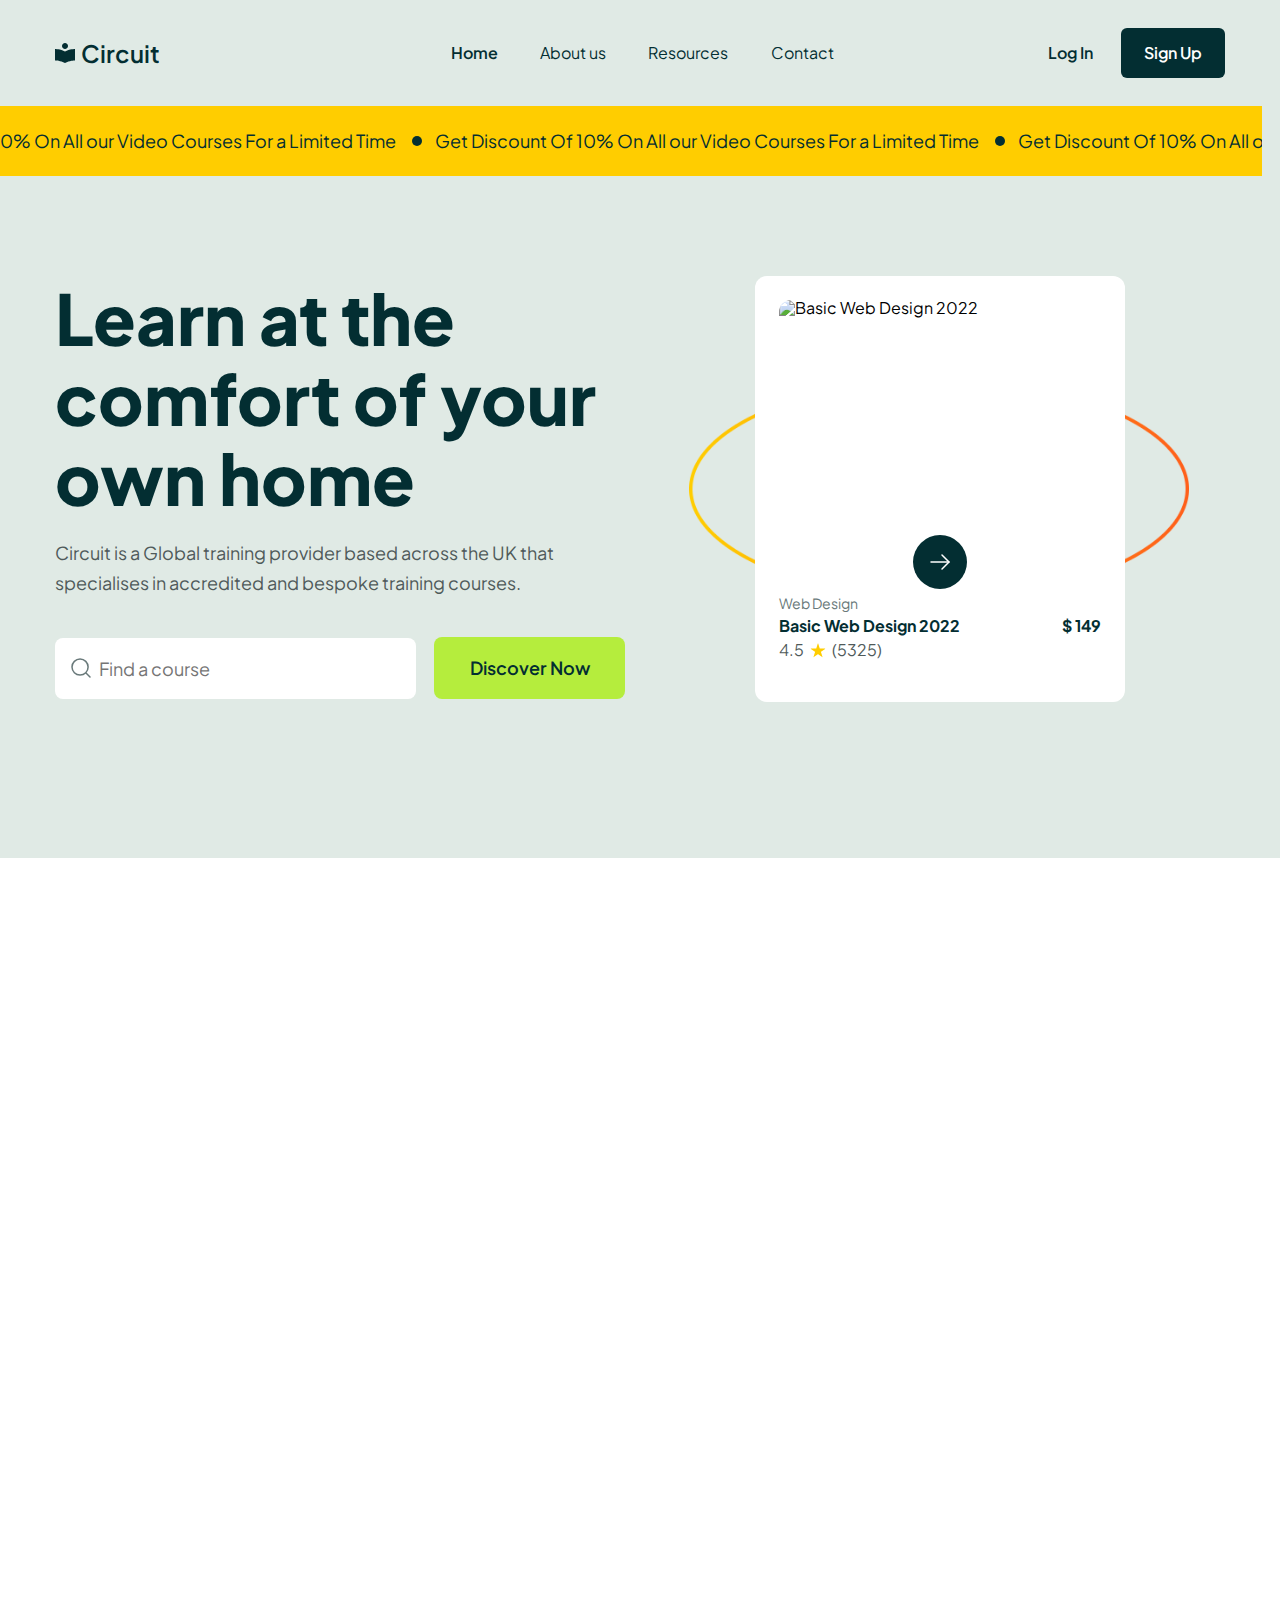
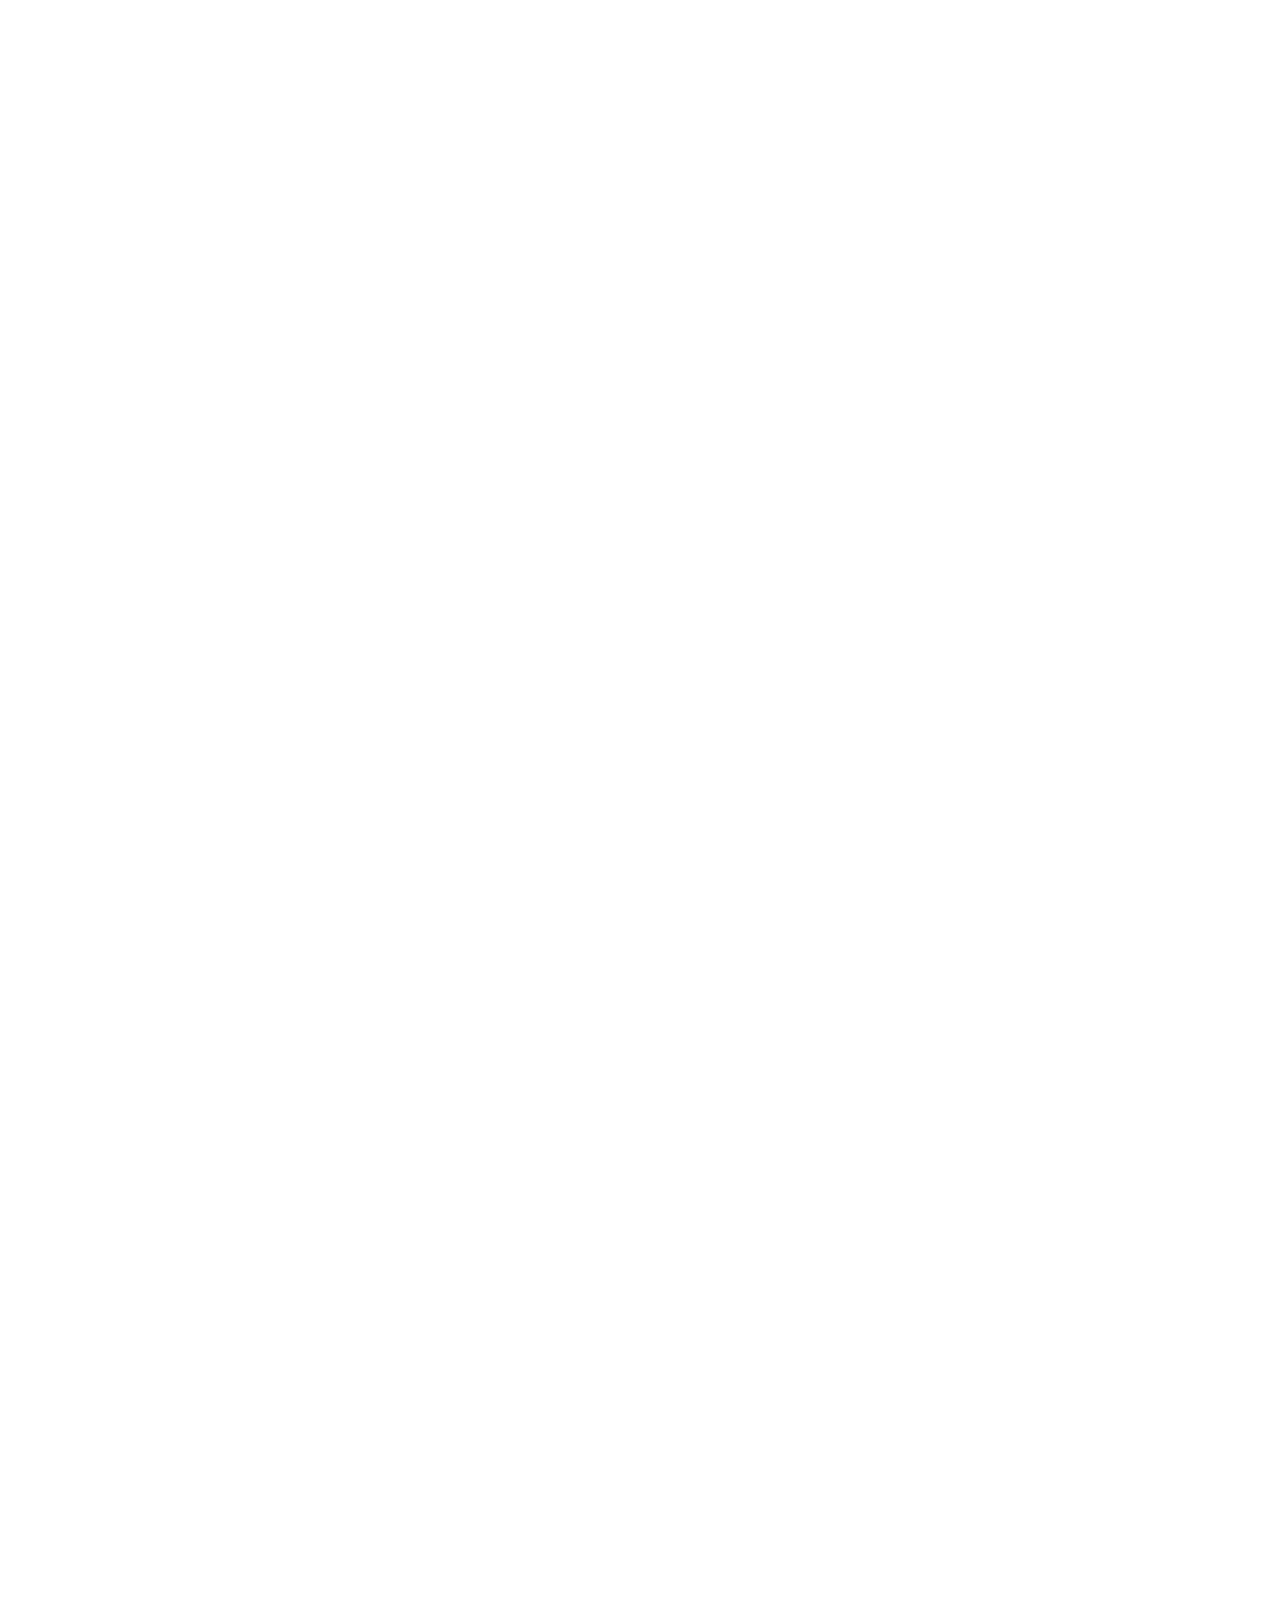
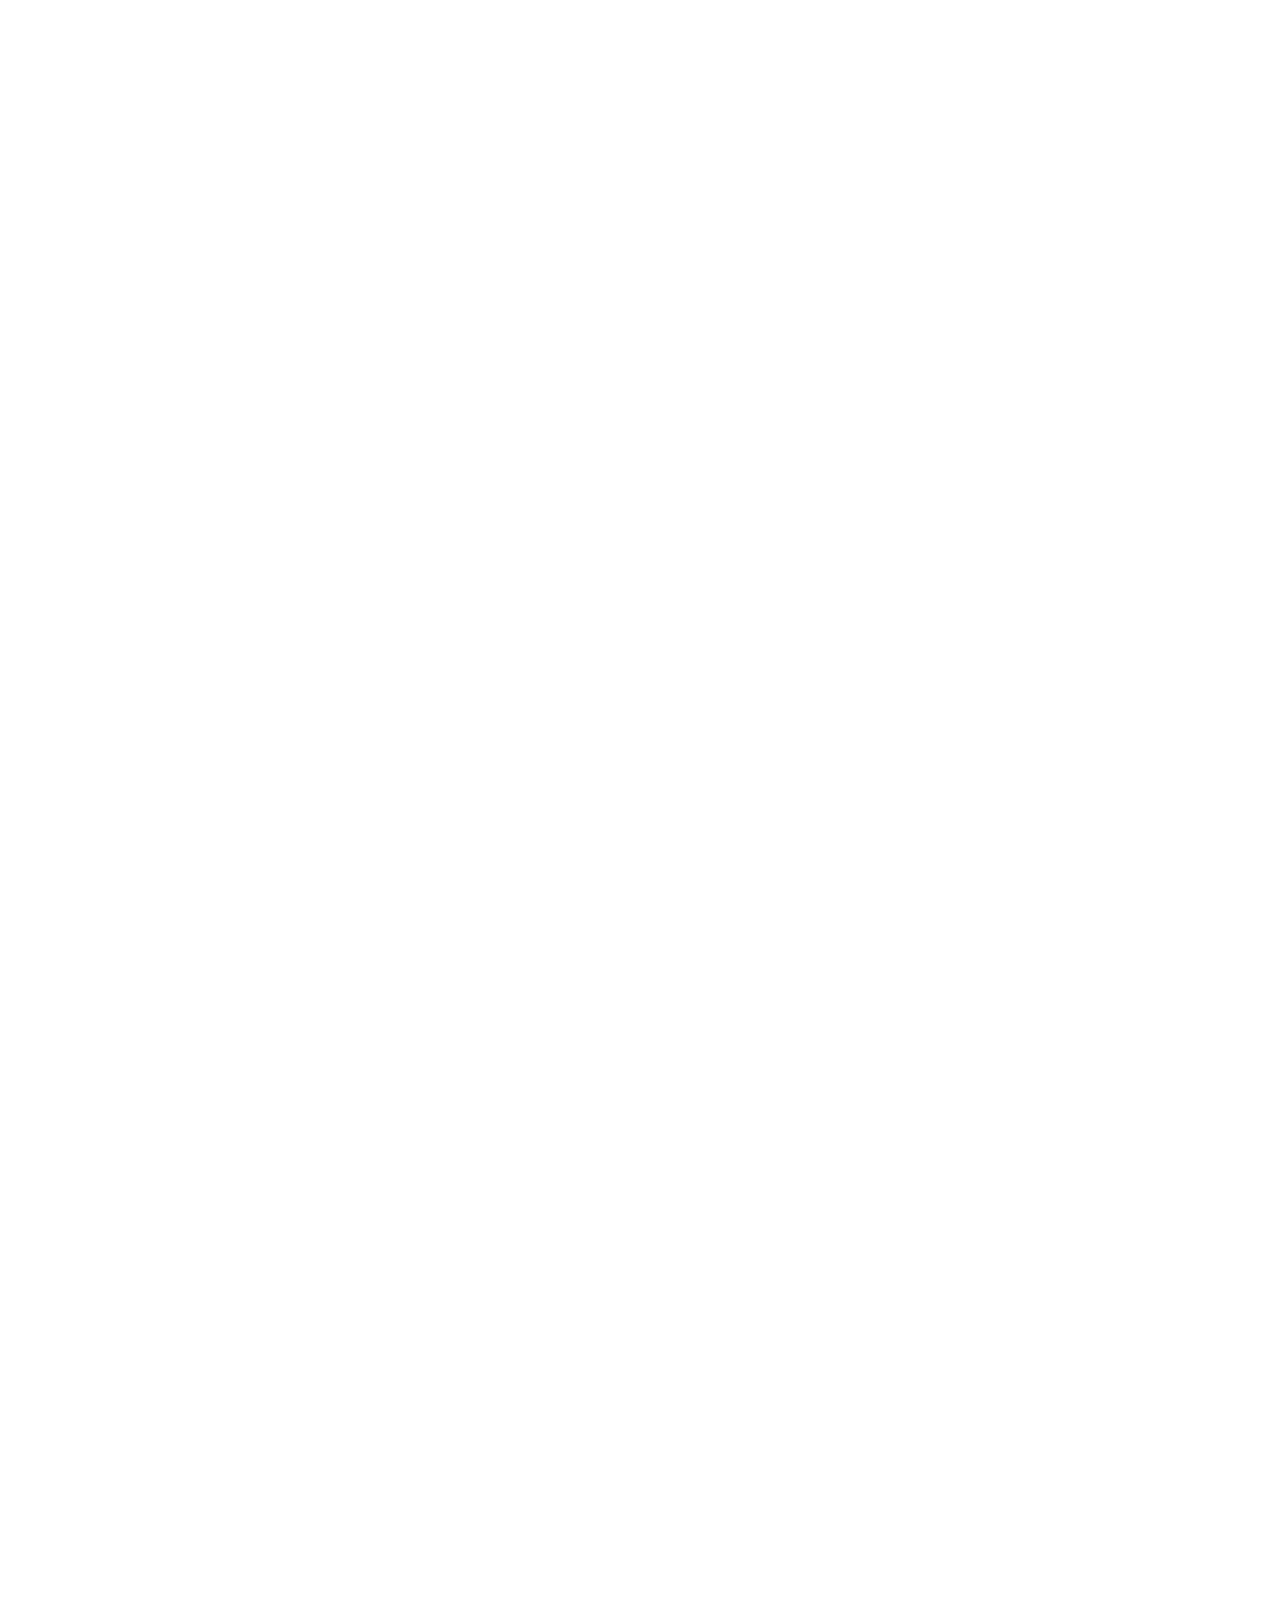
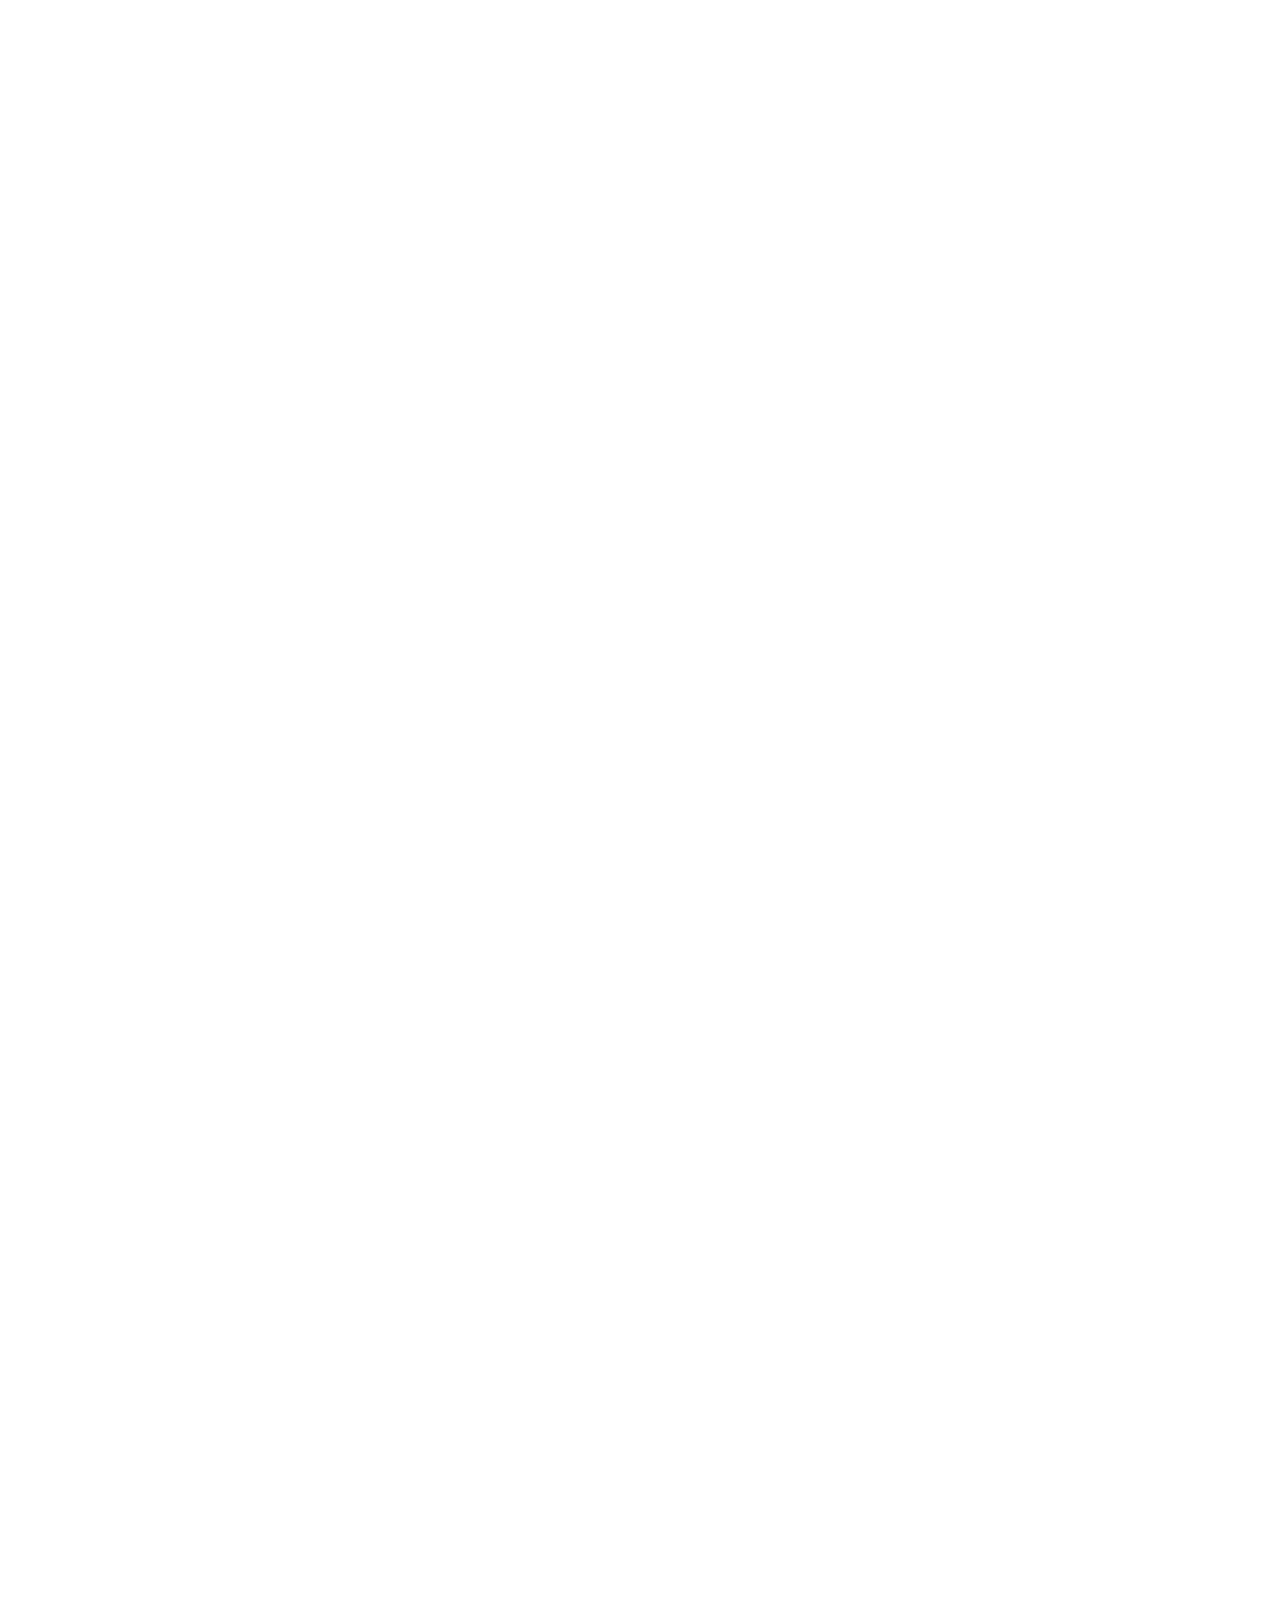
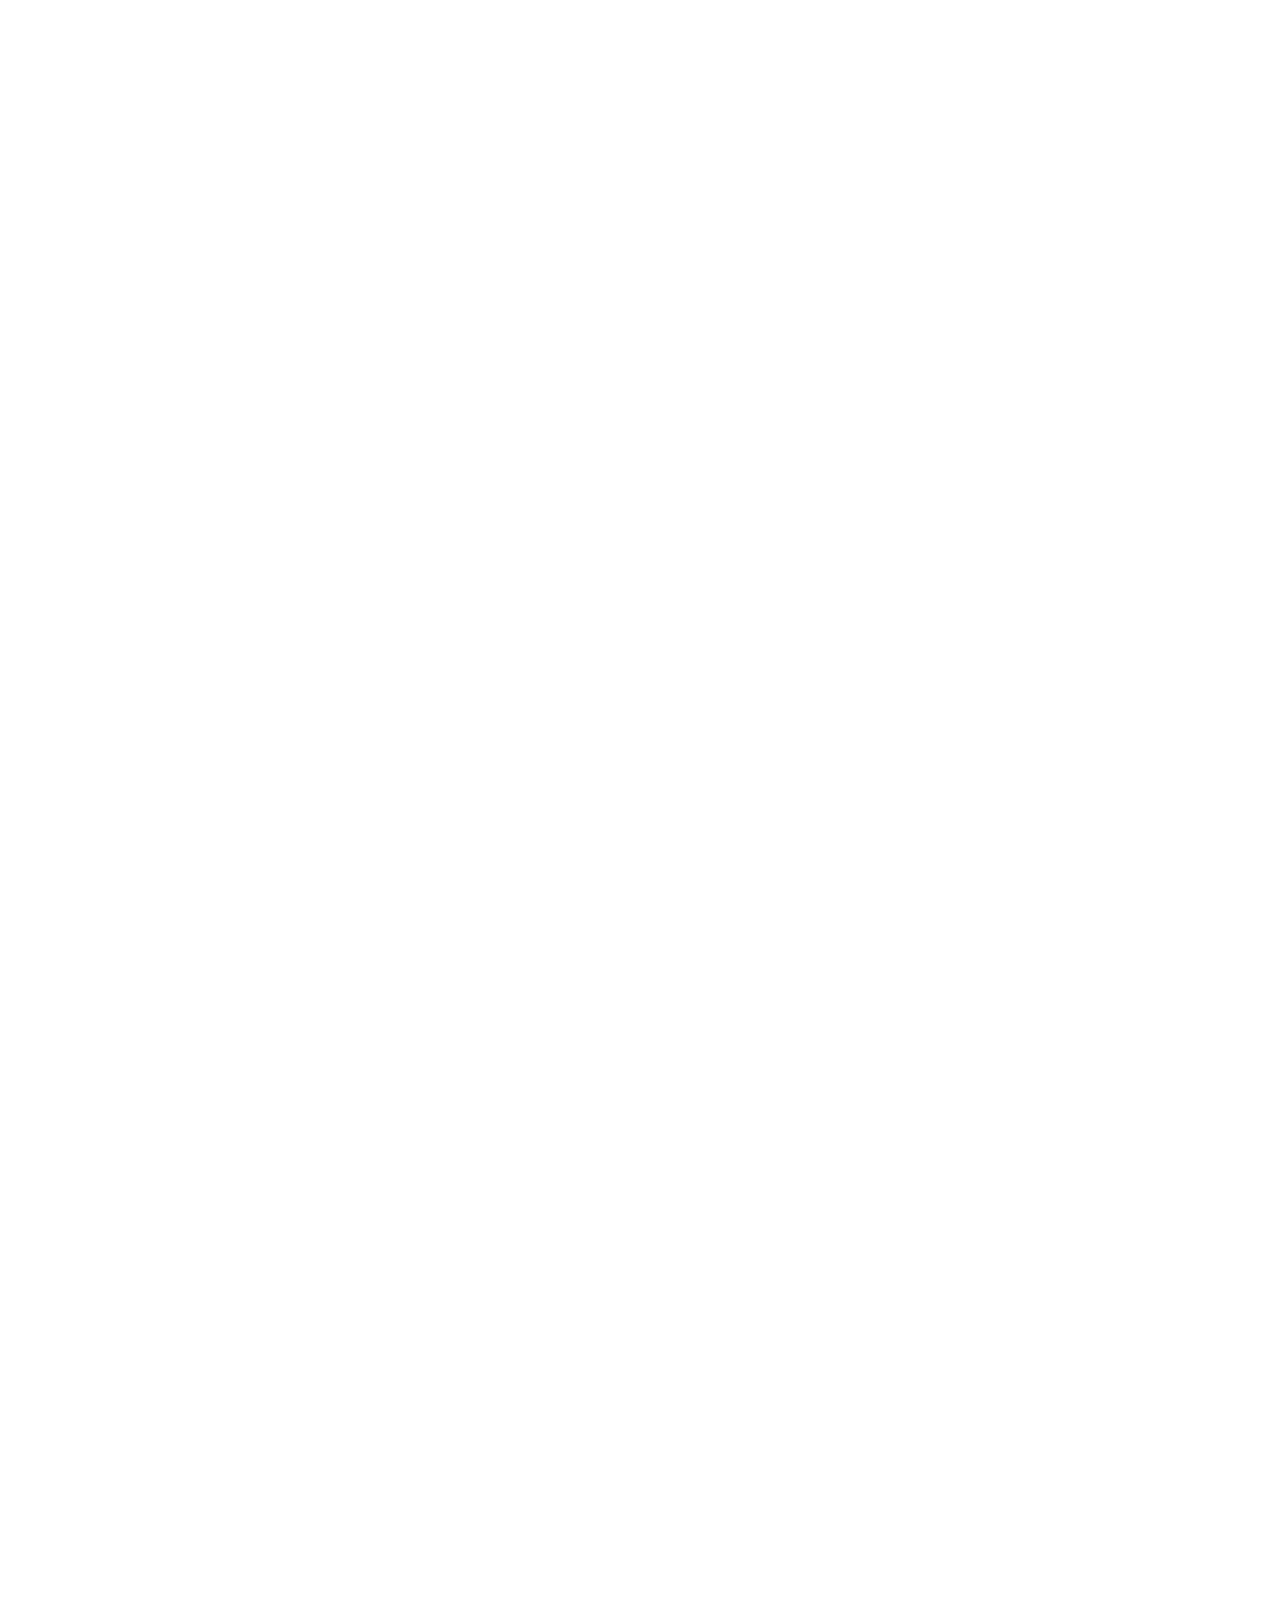
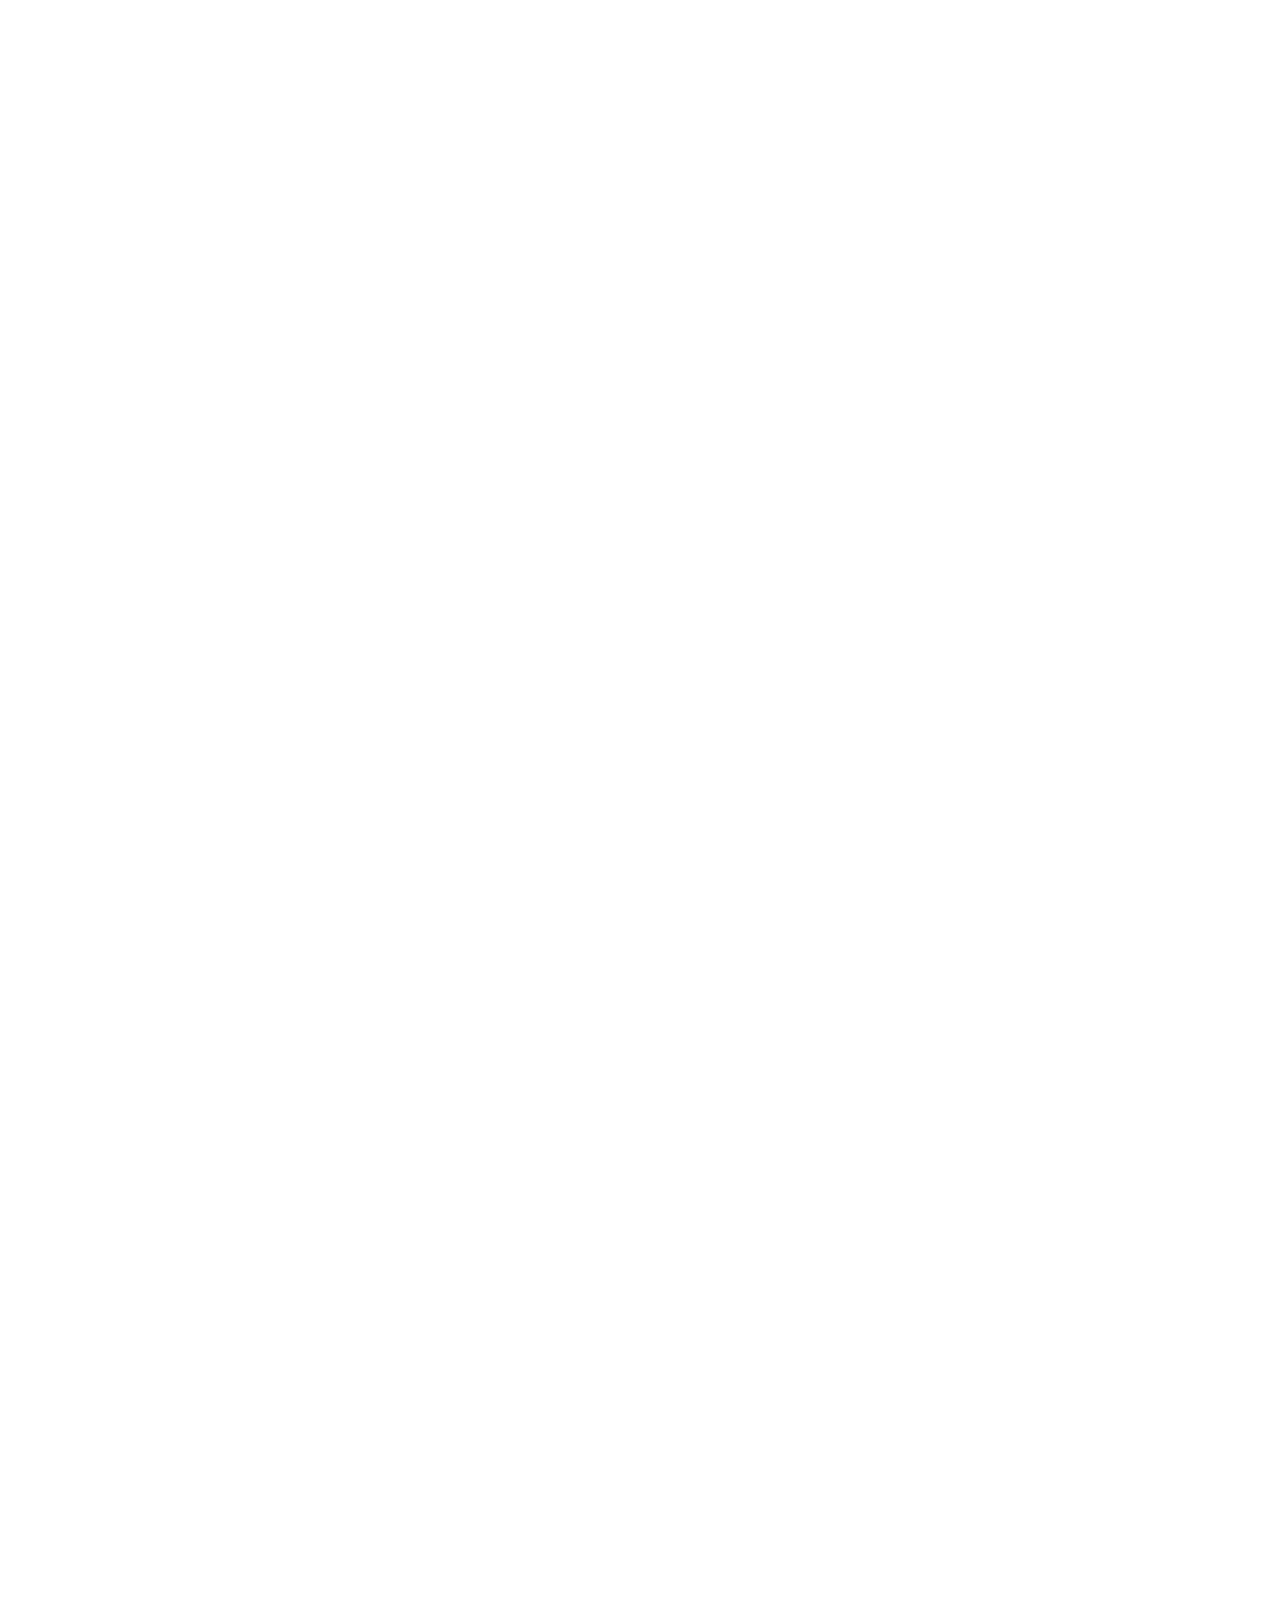
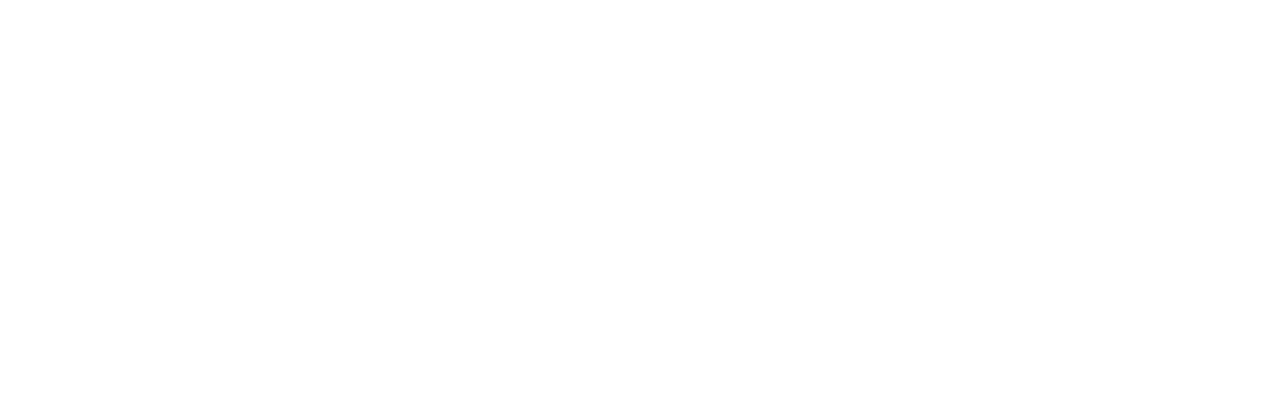
==== index.html @ 2442aec7 "first commit" ====
<!DOCTYPE html>
<html lang="en">
  <head>
    <meta charset="UTF-8" />
    <meta name="viewport" content="width=device-width, initial-scale=1.0" />
    <title>Circuit</title>
    <!-- Favicon -->
    <link
      rel="apple-touch-icon"
      sizes="57x57"
      href="./assets/favicon/apple-icon-57x57.png"
    />
    <link
      rel="apple-touch-icon"
      sizes="60x60"
      href="./assets/favicon/apple-icon-60x60.png"
    />
    <link
      rel="apple-touch-icon"
      sizes="72x72"
      href="./assets/favicon/apple-icon-72x72.png"
    />
    <link
      rel="apple-touch-icon"
      sizes="76x76"
      href="./assets/favicon/apple-icon-76x76.png"
    />
    <link
      rel="apple-touch-icon"
      sizes="114x114"
      href="./assets/favicon/apple-icon-114x114.png"
    />
    <link
      rel="apple-touch-icon"
      sizes="120x120"
      href="./assets/favicon/apple-icon-120x120.png"
    />
    <link
      rel="apple-touch-icon"
      sizes="144x144"
      href="./assets/favicon/apple-icon-144x144.png"
    />
    <link
      rel="apple-touch-icon"
      sizes="152x152"
      href="./assets/favicon/apple-icon-152x152.png"
    />
    <link
      rel="apple-touch-icon"
      sizes="180x180"
      href="./assets/favicon/apple-icon-180x180.png"
    />
    <link
      rel="icon"
      type="image/png"
      sizes="192x192"
      href="./assets/favicon/android-icon-192x192.png"
    />
    <link
      rel="icon"
      type="image/png"
      sizes="32x32"
      href="./assets/favicon/favicon-32x32.png"
    />
    <link
      rel="icon"
      type="image/png"
      sizes="96x96"
      href="./assets/favicon/favicon-96x96.png"
    />
    <link
      rel="icon"
      type="image/png"
      sizes="16x16"
      href="./assets/favicon/favicon-16x16.png"
    />
    <link rel="manifest" href="./assets/favicon/manifest.json" />
    <meta name="msapplication-TileColor" content="#ffffff" />
    <meta
      name="msapplication-TileImage"
      content="./assets/favicon/ms-icon-144x144.png"
    />
    <meta name="theme-color" content="#ffffff" />
    <!-- Fonts -->
    <link rel="preconnect" href="https://fonts.googleapis.com" />
    <link rel="preconnect" href="https://fonts.gstatic.com" crossorigin />
    <link
      href="https://fonts.googleapis.com/css2?family=Plus+Jakarta+Sans:wght@400;500;600;700;800&display=swap"
      rel="stylesheet"
    />
    <!-- CSS -->
    <link rel="stylesheet" href="./assets/css/main.css" />
  </head>
  <body style="height: 10000px">
    <header class="header">
      <div class="container header-container">
        <a href="#" class="header-logo">
          <img src="./assets/img/logo.svg" alt="Circuit" />
          <span>Circuit</span>
        </a>
        <nav class="header-nav">
          <ul class="header-list">
            <li class="header-item">
              <a href="./index.html" class="header-link active" title="Home"
                >Home</a
              >
            </li>
            <li class="header-item">
              <a href="./html/about.html" class="header-link" title="About"
                >About us</a
              >
            </li>
            <li class="header-item">
              <a
                href="./html/resources.html"
                class="header-link"
                title="Resources"
                >Resources</a
              >
            </li>
            <li class="header-item">
              <a href="./html/contact.html" class="header-link" title="Contact"
                >Contact</a
              >
            </li>
          </ul>
          <div class="header-auth">
            <a href="./html/log-in-modal.html" class="log-in-btn">Log In</a>
            <a href="./html/sign-up-modal.html" class="btn sign-up-btn"
              >Sign Up</a
            >
          </div>
        </nav>
      </div>
    </header>
    <main>
      <section class="hero">
        <div class="hero-pr-banner">
          <span class="desc"
            >0% On All our Video Courses For a Limited Time</span
          >
          <span class="desc"
            >Get Discount Of 10% On All our Video Courses For a Limited
            Time</span
          >
          <span class="desc"
            >Get Discount Of 10% On All our Video Courses For a Limited
            Time</span
          >
        </div>
        <div class="container hero-container">
          <section class="hero-content">
            <h1 class="heading hero-heading">
              Learn at the comfort of your own home
            </h1>
            <p class="desc hero-desc">
              Circuit is a Global training provider based across the UK that
              specialises in accredited and bespoke training courses.
            </p>
            <form action="" class="hero-form">
              <img src="./assets/img/search.svg" alt="" />
              <input
                type="text"
                class="hero-input desc"
                placeholder="Find a course"
              />
              <a href="#!" type="submit" class="btn hero-btn">Discover Now</a>
            </form>
          </section>
          <figure class="hero-media">
            <article class="hero-article">
              <img
                src="https://source.unsplash.com/random"
                alt="Basic Web Design 2022"
                class="hero-img"
              />
              <a href="" class="hero-nav-arrow">
                <img src="./assets/img/nav-arrow.svg" alt="" />
              </a>
              <div class="hero-article-content">
                <span class="desc hero-article-sub-heading">Web Design</span>
                <div class="hero-article-title">
                  <span>Basic Web Design 2022</span>
                  <span>$ 149</span>
                </div>
                <div class="hero-article-rate">
                  <span class="desc">4.5</span>
                  <img src="./assets/img/star.svg" alt="" />
                  <span class="desc">(5325)</span>
                </div>
              </div>
            </article>
            <img
              srcset="./assets/img/hero-decor.png 2x"
              alt=""
              class="hero-decor"
            />
          </figure>
        </div>
      </section>
    </main>
  </body>
</html>
---- assets/css/main.css ----
html,
body,
div,
span,
applet,
object,
iframe,
h1,
h2,
h3,
h4,
h5,
h6,
p,
blockquote,
pre,
a,
abbr,
acronym,
address,
big,
cite,
code,
del,
dfn,
em,
img,
ins,
kbd,
q,
s,
samp,
small,
strike,
strong,
sub,
sup,
tt,
var,
b,
u,
i,
center,
dl,
dt,
dd,
ol,
ul,
li,
fieldset,
form,
label,
legend,
table,
caption,
tbody,
tfoot,
thead,
tr,
th,
td,
article,
aside,
canvas,
details,
embed,
figure,
figcaption,
footer,
header,
hgroup,
menu,
nav,
output,
ruby,
section,
summary,
time,
mark,
audio,
video {
  margin: 0;
  padding: 0;
  border: 0;
  font-size: 100%;
  font: inherit;
  vertical-align: baseline;
}

/* HTML5 display-role reset for older browsers */
article,
aside,
details,
figcaption,
figure,
footer,
header,
hgroup,
menu,
nav,
section {
  display: block;
}

body {
  line-height: 1;
}

ol,
ul {
  list-style: none;
}

blockquote,
q {
  quotes: none;
}

blockquote:before,
blockquote:after,
q:before,
q:after {
  content: "";
  content: none;
}

table {
  border-collapse: collapse;
  border-spacing: 0;
}

*,
*:before,
*:after {
  box-sizing: border-box;
}

img,
picture,
svg,
video {
  display: block;
  max-width: 100%;
}

input,
select,
textarea {
  background-color: transparent;
  outline: none;
}

button {
  cursor: pointer;
  background-color: transparent;
  outline: none;
}

input,
select,
textarea,
button {
  font-family: inherit;
  font-size: inherit;
}

html {
  font-size: 62.5%;
  scroll-behavior: smooth;
}

body {
  font-size: 1.6rem;
  font-family: "Plus Jakarta Sans", sans-serif;
}

a {
  text-decoration: none;
}

.container {
  width: 1170px;
  max-width: calc(100% - 48px);
  margin: 0 auto;
}

.heading {
  color: #032e32;
  font-size: 4.2rem;
  font-weight: 800;
  line-height: 123.81%;
}

.desc {
  color: #4f5a5a;
  font-size: 1.8rem;
  font-weight: 400;
  line-height: 166.667%;
}

.btn {
  display: flex;
  justify-content: center;
  align-items: center;
  --height: 62px;
  height: var(--height);
  line-height: var(--height);
  border-radius: 8px;
  background: #b5ed3d;
  color: #032e32;
  font-size: 1.8rem;
  font-weight: 600;
  transition: all 0.2s linear;
}
.btn:hover {
  opacity: 0.85;
}

.header {
  padding-top: 18px;
  background: #e0eae5;
  position: sticky;
  top: -18px;
  z-index: 2;
}
.header-container {
  padding: 10px 0;
  display: flex;
  align-items: center;
  justify-content: space-between;
}
.header-logo {
  display: flex;
  align-items: center;
  gap: 0 6px;
}
.header-logo span {
  color: #032e32;
  font-size: 2.4rem;
  font-weight: 600;
}
.header-nav {
  display: flex;
  align-items: center;
  gap: 0 193px;
}
.header-list {
  display: flex;
  align-items: center;
}
.header-link {
  padding: 6px 21px;
  display: block;
  color: #032e32;
  font-weight: 400;
  transition: all 0.2s linear;
  position: relative;
}
.header-link::before {
  content: attr(title);
  display: block;
  font-weight: 600;
  height: 0;
  overflow: hidden;
  visibility: hidden;
}
.header-link::after {
  content: "";
  height: 3px;
  width: calc(100% - 42px);
  position: absolute;
  bottom: 0;
  left: 21px;
  background: #032e32;
  transform: scaleX(0);
  transform-origin: right;
  transition: transform 0.5s linear;
}
.header-link:hover {
  font-weight: 600;
}
.header-link:hover::after {
  transform: scaleX(1);
  transform-origin: left;
}
.header-link.active {
  font-weight: 600;
}
.header-auth {
  display: flex;
  align-items: center;
  gap: 0 28px;
}
.header .log-in-btn {
  color: #032e32;
  font-weight: 600;
}
.header .sign-up-btn {
  --height: 50px;
  border-radius: 6px;
  background: #032e32;
  color: #fff;
  font-size: 1.6rem;
  min-width: 104px;
}

.log-in {
  background: linear-gradient(to right, #04704e 50%, #e0eae5 50%);
  min-height: 100vh;
}
.log-in-container {
  display: flex;
  justify-content: space-between;
}
.log-in-heading {
  margin-top: 345px;
  color: #fff;
  max-width: 470px;
  padding: 20px 0;
  position: relative;
}
.log-in-heading::before {
  content: "";
  width: 36.1%;
  height: 4px;
  border-radius: 12px;
  background: #b5ed3d;
  position: absolute;
  top: 0;
  left: 0;
}
.log-in-desc {
  color: #fff;
  max-width: 411px;
}
.log-in-modal {
  margin-top: 126px;
  padding: 38px 28px;
  border-radius: 12px;
  background: #fff;
  width: 470px;
  position: relative;
}
.log-in-close-icon img {
  position: absolute;
  cursor: pointer;
  top: -56px;
  right: 0;
}
.log-in-label {
  color: #032e32;
  font-weight: 600;
  margin-bottom: 17px;
  display: block;
}
.log-in-input {
  width: 100%;
  border-radius: 6px;
  border: 1px solid #d4dddd;
  padding: 17px;
  color: #4f5a5a;
  font-weight: 400;
}
.log-in .password-log-in {
  margin-top: 26px;
  position: relative;
}
.log-in .password-log-in span {
  color: #032e32;
  font-weight: 600;
  position: absolute;
  right: 17px;
  top: 58%;
  cursor: pointer;
}
.log-in button {
  margin-top: 60px;
  width: 100%;
  outline: none;
  border: none;
}
.log-in .separate {
  margin-top: 32px;
  background: #d4dddd;
  height: 1px;
  width: 100%;
}
.log-in .other-choice {
  padding: 0 23px;
  background: #fff;
  display: inline-block;
  position: relative;
  left: 50%;
  transform: translateX(-50%);
  top: -15px;
}
.log-in .other-log-in {
  display: flex;
  justify-content: center;
  align-items: center;
  flex-direction: column;
  gap: 18px 0;
}
.log-in .other-log-in button {
  --height: 50px;
  border: 1px solid #d4dddd;
  margin-top: 0;
  background: transparent;
  width: 255px;
  display: flex;
  justify-content: center;
  align-items: center;
  transition: all 0.2s linear;
  gap: 0 13px;
}
.log-in .other-log-in button span {
  font-size: 1.6rem;
}
.log-in .other-log-in button:hover {
  background: #b5ed3d;
}
.log-in .other-log-in p {
  font-size: 1.6rem;
}
.log-in .other-log-in p strong {
  font-weight: 700;
  color: #032e32;
  cursor: pointer;
}

.log-in .confirm-password {
  margin-top: 26px;
}
.log-in .sign-up-modal-btn {
  margin-top: 28px;
}

.hero {
  padding-top: 18px;
  background: #e0eae5;
}
.hero-pr-banner {
  padding: 20px 0;
  max-width: 100vw;
  overflow: hidden;
  white-space: nowrap;
  margin-left: -18px;
  background: #ffcd00;
}
.hero-pr-banner span {
  padding: 0 18px;
  position: relative;
  color: #032e32;
  font-size: 1.8rem;
  font-weight: 400;
}
.hero-pr-banner span::after {
  content: "";
  width: 10px;
  height: 10px;
  border-radius: 100rem;
  background: #032e32;
  position: absolute;
  right: -8px;
  top: 50%;
  transform: translateY(-50%);
}
.hero-container {
  padding: 100px 0 156px;
  display: flex;
  align-items: center;
}
.hero-content {
  max-width: 570px;
}
.hero-heading {
  font-size: 7rem;
  font-weight: 800;
  line-height: 114.286%;
  margin-bottom: 20px;
}
.hero-form {
  margin-top: 40px;
  position: relative;
  display: flex;
  align-items: center;
  gap: 0 18px;
}
.hero-form img {
  position: absolute;
  left: 16px;
  top: 50%;
  transform: translateY(-50%);
}
.hero-input {
  width: 100%;
  padding: 16px 44px;
  outline: none;
  border-radius: 8px;
  background: #fff;
  border: none;
}
.hero-btn {
  min-width: 191px;
}
.hero-media {
  position: relative;
  padding-left: 130px;
}
.hero-article {
  position: relative;
  z-index: 1;
  width: 370px;
  height: 426px;
  border-radius: 12px;
  background: #fff;
  padding: 24px;
}
.hero-article-content {
  margin-top: -24px;
}
.hero-article-sub-heading {
  color: #69797a;
  font-size: 1.4rem;
  font-weight: 400;
}
.hero-article-title {
  margin-top: 3px;
  color: #032e32;
  font-weight: 700;
  display: flex;
  align-items: center;
  justify-content: space-between;
}
.hero-article-rate {
  margin-top: 3px;
  display: flex;
  align-items: center;
  gap: 0 6px;
}
.hero-article-rate span {
  font-size: 1.6rem;
}
.hero-img {
  width: 322px;
  height: 262px;
  border-radius: 12px;
  object-fit: cover;
}
.hero-nav-arrow img {
  position: relative;
  top: -27px;
  left: 50%;
  transform: translateX(-50%);
}
.hero-decor {
  position: absolute;
  top: 50%;
  transform: translateY(-50%);
  left: 64px;
}

/*# sourceMappingURL=main.css.map */
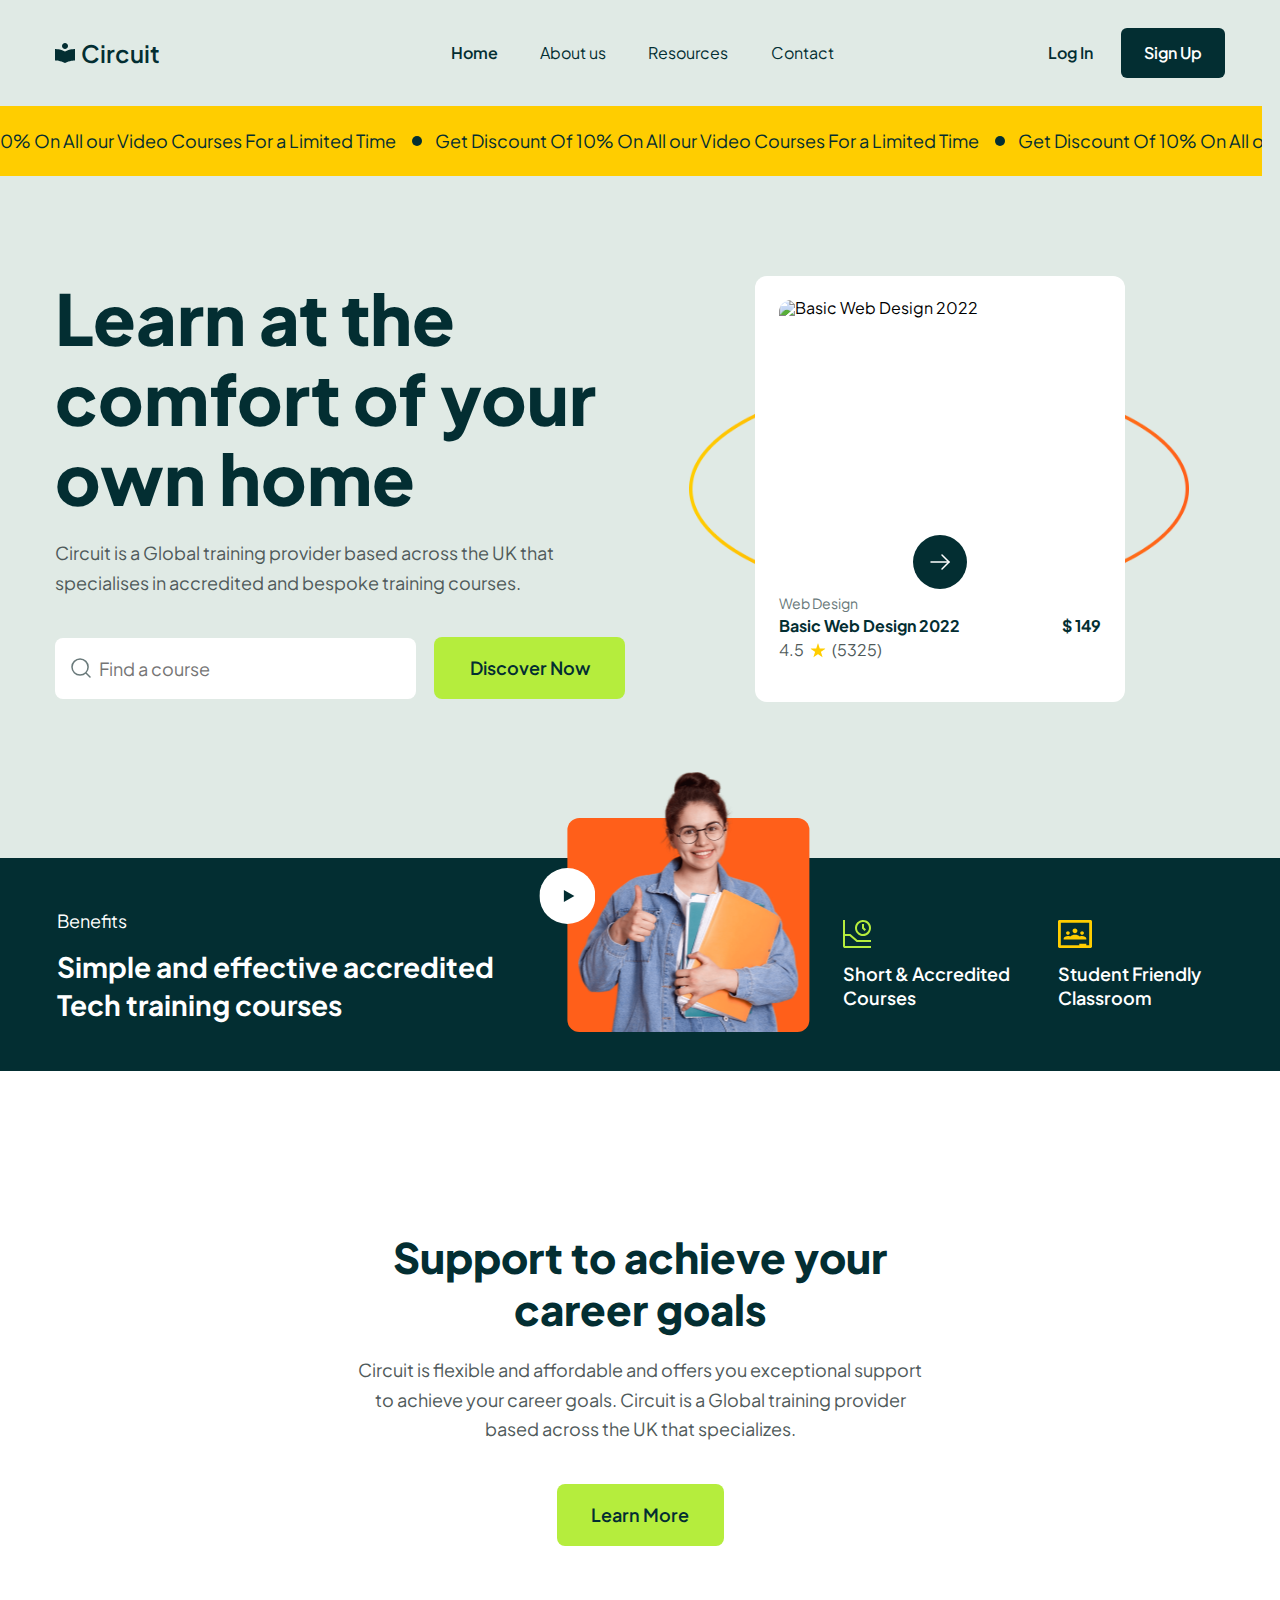
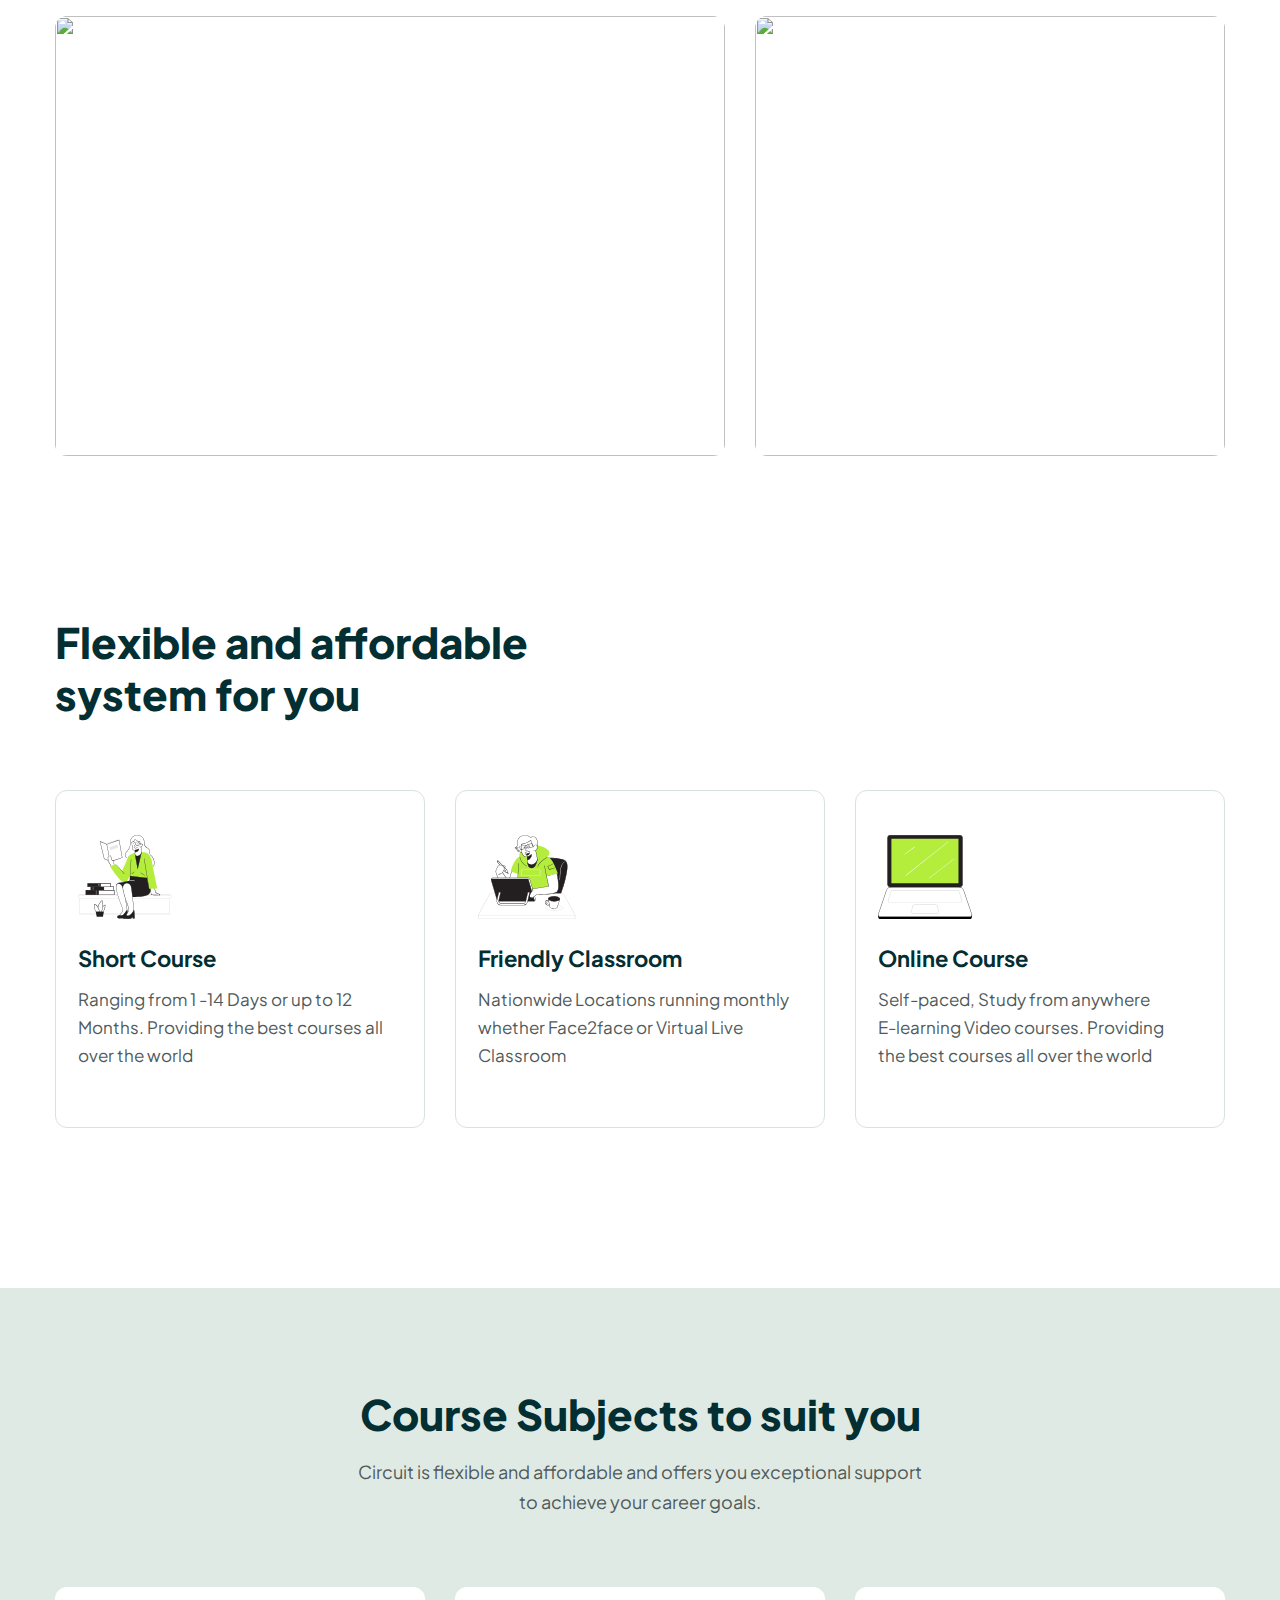
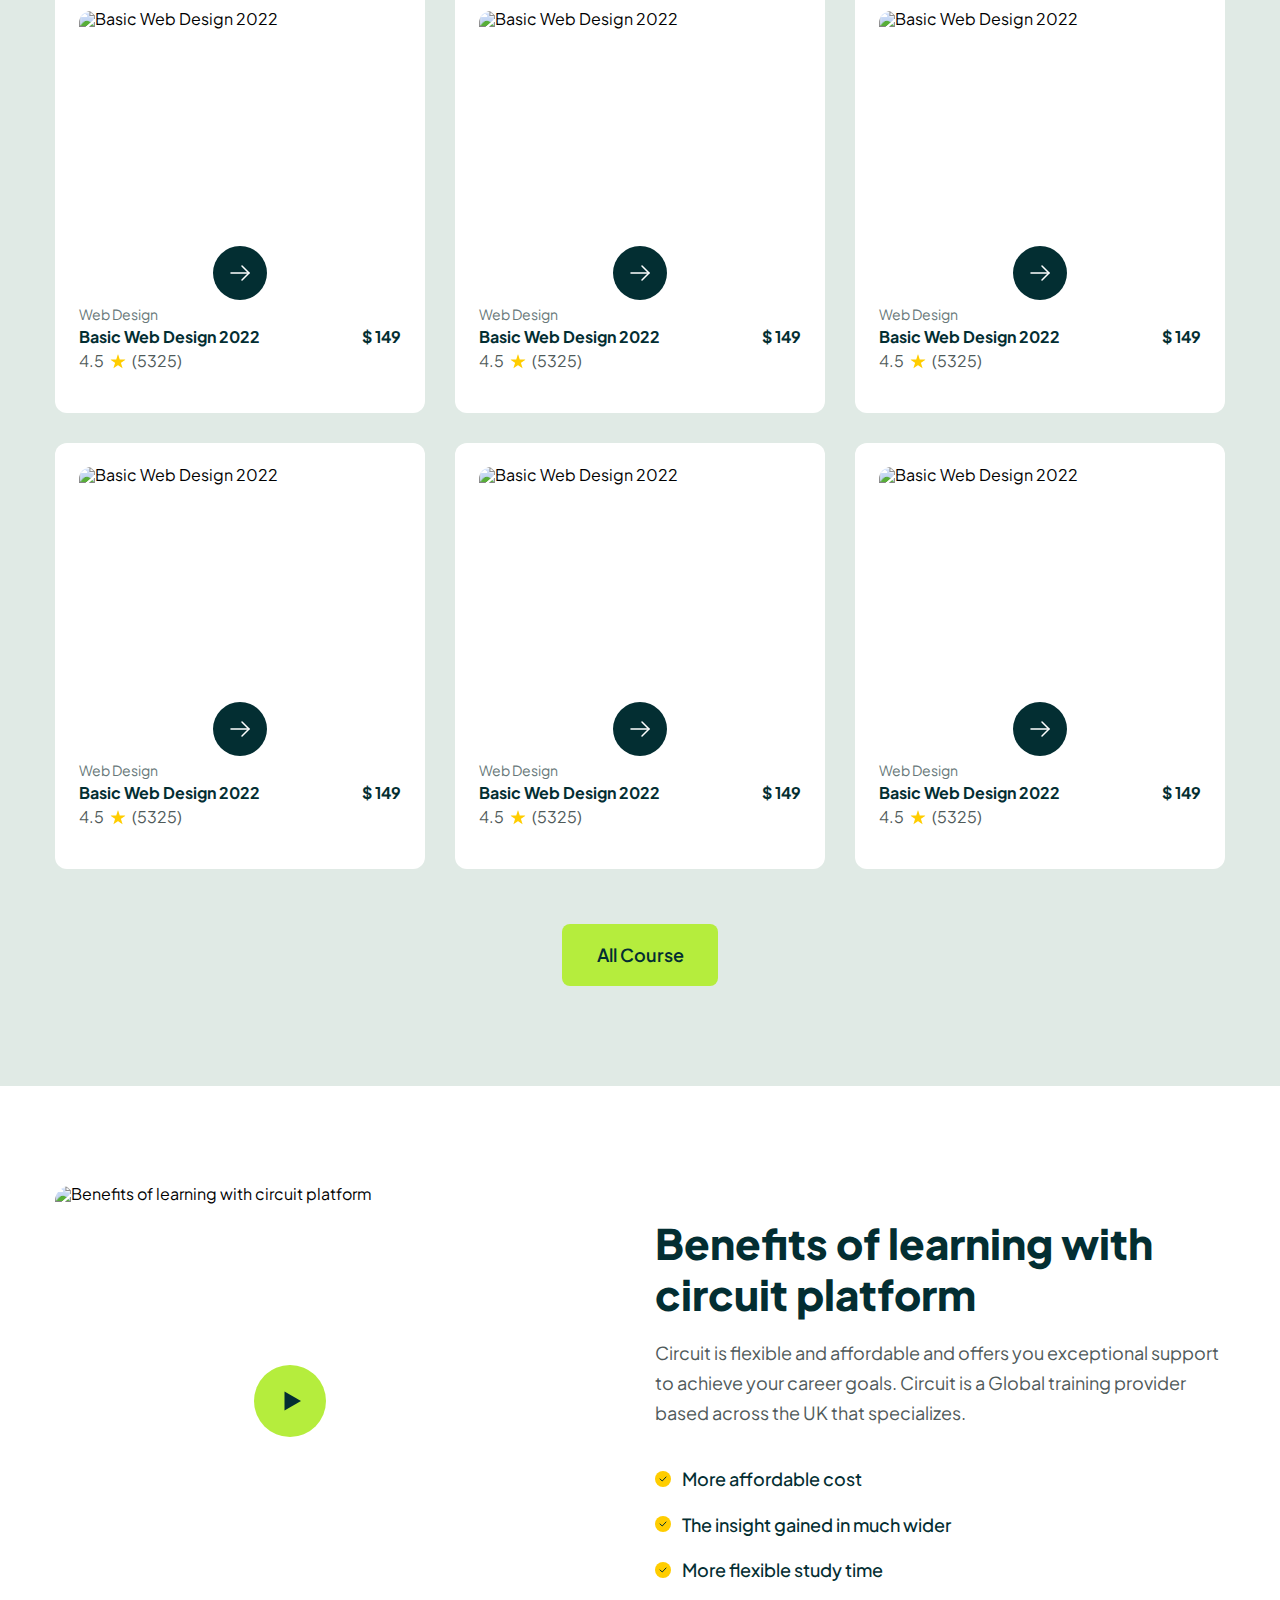
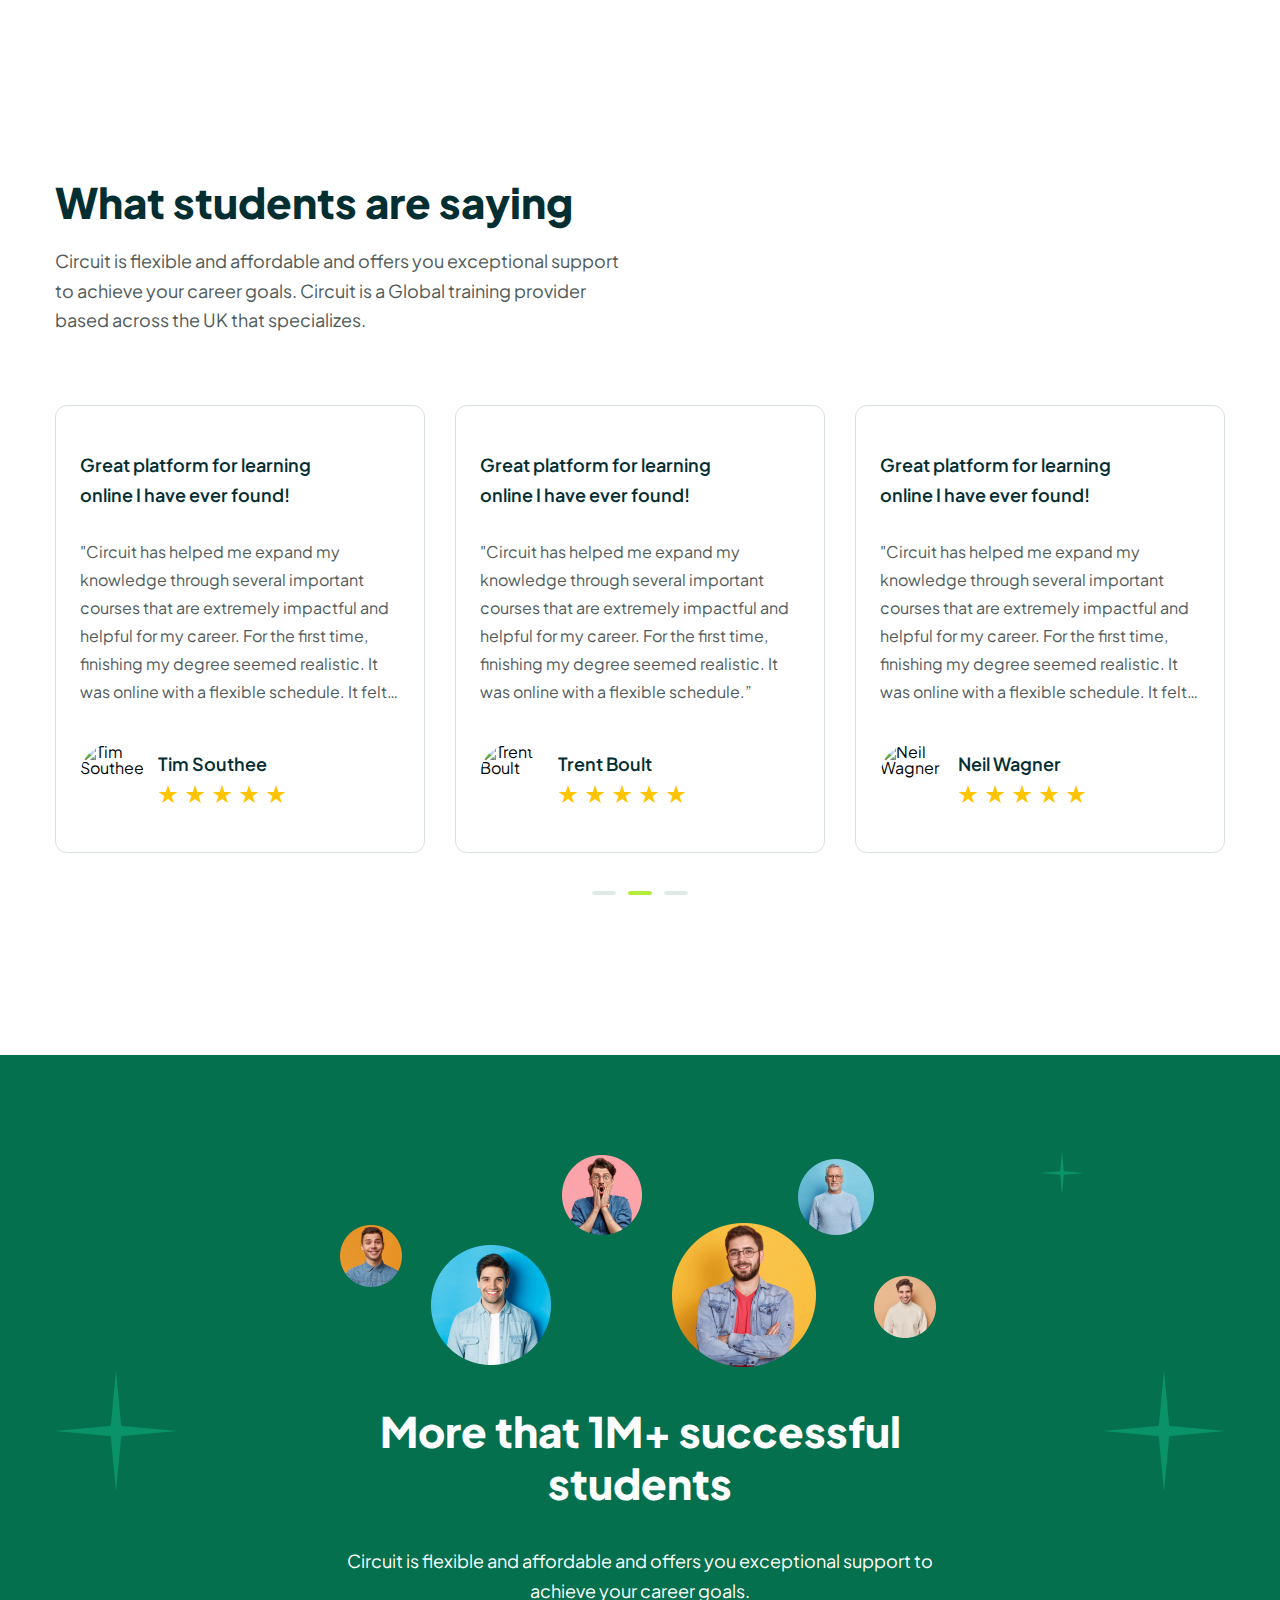
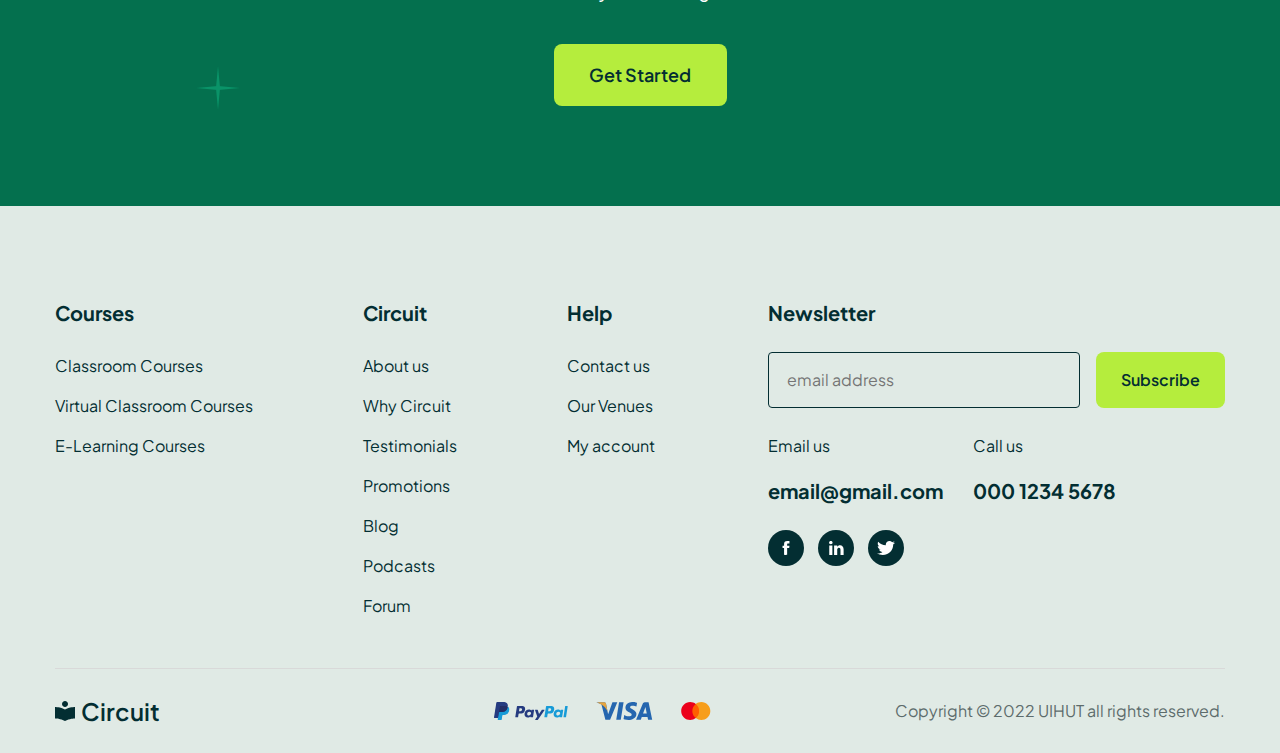
==== commit 1da512fb: "90% Project" ====
--- a/index.html
+++ b/index.html
@@ -91,7 +91,7 @@
     <!-- CSS -->
     <link rel="stylesheet" href="./assets/css/main.css" />
   </head>
-  <body style="height: 10000px">
+  <body>
     <header class="header">
       <div class="container header-container">
         <a href="#" class="header-logo">
@@ -174,7 +174,7 @@
                 alt="Basic Web Design 2022"
                 class="hero-img"
               />
-              <a href="" class="hero-nav-arrow">
+              <a href="./html/article.html" class="hero-nav-arrow">
                 <img src="./assets/img/nav-arrow.svg" alt="" />
               </a>
               <div class="hero-article-content">
@@ -198,6 +198,580 @@
           </figure>
         </div>
       </section>
+      <section class="about">
+        <div class="container about-container">
+          <div class="about-content">
+            <span class="desc about-tag">Benefits</span>
+            <h2 class="heading about-heading">
+              Simple and effective accredited Tech training courses
+            </h2>
+          </div>
+          <figure class="about-media">
+            <figure class="about-img">
+              <img
+                srcset="./assets/img/about-img.png 2x"
+                alt="Simple and effective accredited Tech training courses"
+              />
+            </figure>
+            <img src="./assets/img/about-play.svg" alt="" class="about-decor" />
+          </figure>
+          <div class="about-list">
+            <div class="about-item">
+              <img
+                src="./assets/img/about-icon-1.svg"
+                alt=""
+                class="about-item-icon"
+              />
+              <span class="about-item-desc">Short & Accredited Courses</span>
+            </div>
+            <div class="about-item">
+              <img
+                src="./assets/img/about-icon-2.svg"
+                alt=""
+                class="about-item-icon"
+              />
+              <span class="about-item-desc">Student Friendly Classroom</span>
+            </div>
+          </div>
+        </div>
+      </section>
+      <section class="bio">
+        <div class="container bio-container">
+          <h2 class="heading bio-heading">
+            Support to achieve your career goals
+          </h2>
+          <p class="desc bio-desc">
+            Circuit is flexible and affordable and offers you exceptional
+            support to achieve your career goals. Circuit is a Global training
+            provider based across the UK that specializes.
+          </p>
+          <button class="btn bio-btn">Learn More</button>
+          <figure class="bio-media">
+            <img src="https://source.unsplash.com/random" alt="" />
+            <img src="https://source.unsplash.com/random" alt="" />
+          </figure>
+        </div>
+      </section>
+      <section class="service">
+        <div class="container service-container">
+          <h2 class="heading service-heading">
+            Flexible and affordable system for you
+          </h2>
+          <div class="service-list">
+            <div class="service-item">
+              <img
+                src="./assets/img/short.svg"
+                alt="Short Course"
+                class="service-icon"
+              />
+              <strong>Short Course</strong>
+              <span class="desc"
+                >Ranging from 1 -14 Days or up to 12 Months. Providing the best
+                courses all over the world</span
+              >
+            </div>
+            <div class="service-item">
+              <img
+                src="./assets/img/classroom.svg"
+                alt="Friendly Classroom"
+                class="service-icon"
+              />
+              <strong>Friendly Classroom</strong>
+              <span class="desc"
+                >Nationwide Locations running monthly whether Face2face or
+                Virtual Live Classroom</span
+              >
+            </div>
+            <div class="service-item">
+              <img
+                src="./assets/img/online.svg"
+                alt="Online Course"
+                class="service-icon"
+              />
+              <strong>Online Course</strong>
+              <span class="desc"
+                >Self-paced, Study from anywhere <br />
+                E-learning Video courses. Providing <br />
+                the best courses all over the world</span
+              >
+            </div>
+          </div>
+        </div>
+      </section>
+      <section class="course">
+        <div class="container course-container">
+          <h2 class="heading course-heading">Course Subjects to suit you</h2>
+          <p class="desc course-desc">
+            Circuit is flexible and affordable and offers you exceptional
+            support to achieve your career goals.
+          </p>
+          <div class="course-list">
+            <article class="hero-article">
+              <img
+                src="https://source.unsplash.com/random"
+                alt="Basic Web Design 2022"
+                class="hero-img"
+              />
+              <a href="./html/article.html" class="hero-nav-arrow">
+                <img src="./assets/img/nav-arrow.svg" alt="" />
+              </a>
+              <div class="hero-article-content">
+                <span class="desc hero-article-sub-heading">Web Design</span>
+                <div class="hero-article-title">
+                  <span>Basic Web Design 2022</span>
+                  <span>$ 149</span>
+                </div>
+                <div class="hero-article-rate">
+                  <span class="desc">4.5</span>
+                  <img src="./assets/img/star.svg" alt="" />
+                  <span class="desc">(5325)</span>
+                </div>
+              </div>
+            </article>
+            <article class="hero-article">
+              <img
+                src="https://source.unsplash.com/random"
+                alt="Basic Web Design 2022"
+                class="hero-img"
+              />
+              <a href="./html/article.html" class="hero-nav-arrow">
+                <img src="./assets/img/nav-arrow.svg" alt="" />
+              </a>
+              <div class="hero-article-content">
+                <span class="desc hero-article-sub-heading">Web Design</span>
+                <div class="hero-article-title">
+                  <span>Basic Web Design 2022</span>
+                  <span>$ 149</span>
+                </div>
+                <div class="hero-article-rate">
+                  <span class="desc">4.5</span>
+                  <img src="./assets/img/star.svg" alt="" />
+                  <span class="desc">(5325)</span>
+                </div>
+              </div>
+            </article>
+            <article class="hero-article">
+              <img
+                src="https://source.unsplash.com/random"
+                alt="Basic Web Design 2022"
+                class="hero-img"
+              />
+              <a href="./html/article.html" class="hero-nav-arrow">
+                <img src="./assets/img/nav-arrow.svg" alt="" />
+              </a>
+              <div class="hero-article-content">
+                <span class="desc hero-article-sub-heading">Web Design</span>
+                <div class="hero-article-title">
+                  <span>Basic Web Design 2022</span>
+                  <span>$ 149</span>
+                </div>
+                <div class="hero-article-rate">
+                  <span class="desc">4.5</span>
+                  <img src="./assets/img/star.svg" alt="" />
+                  <span class="desc">(5325)</span>
+                </div>
+              </div>
+            </article>
+            <article class="hero-article">
+              <img
+                src="https://source.unsplash.com/random"
+                alt="Basic Web Design 2022"
+                class="hero-img"
+              />
+              <a href="./html/article.html" class="hero-nav-arrow">
+                <img src="./assets/img/nav-arrow.svg" alt="" />
+              </a>
+              <div class="hero-article-content">
+                <span class="desc hero-article-sub-heading">Web Design</span>
+                <div class="hero-article-title">
+                  <span>Basic Web Design 2022</span>
+                  <span>$ 149</span>
+                </div>
+                <div class="hero-article-rate">
+                  <span class="desc">4.5</span>
+                  <img src="./assets/img/star.svg" alt="" />
+                  <span class="desc">(5325)</span>
+                </div>
+              </div>
+            </article>
+            <article class="hero-article">
+              <img
+                src="https://source.unsplash.com/random"
+                alt="Basic Web Design 2022"
+                class="hero-img"
+              />
+              <a href="./html/article.html" class="hero-nav-arrow">
+                <img src="./assets/img/nav-arrow.svg" alt="" />
+              </a>
+              <div class="hero-article-content">
+                <span class="desc hero-article-sub-heading">Web Design</span>
+                <div class="hero-article-title">
+                  <span>Basic Web Design 2022</span>
+                  <span>$ 149</span>
+                </div>
+                <div class="hero-article-rate">
+                  <span class="desc">4.5</span>
+                  <img src="./assets/img/star.svg" alt="" />
+                  <span class="desc">(5325)</span>
+                </div>
+              </div>
+            </article>
+            <article class="hero-article">
+              <img
+                src="https://source.unsplash.com/random"
+                alt="Basic Web Design 2022"
+                class="hero-img"
+              />
+              <a href="./html/article.html" class="hero-nav-arrow">
+                <img src="./assets/img/nav-arrow.svg" alt="" />
+              </a>
+              <div class="hero-article-content">
+                <span class="desc hero-article-sub-heading">Web Design</span>
+                <div class="hero-article-title">
+                  <span>Basic Web Design 2022</span>
+                  <span>$ 149</span>
+                </div>
+                <div class="hero-article-rate">
+                  <span class="desc">4.5</span>
+                  <img src="./assets/img/star.svg" alt="" />
+                  <span class="desc">(5325)</span>
+                </div>
+              </div>
+            </article>
+          </div>
+          <a href="" class="btn course-btn">All Course</a>
+        </div>
+      </section>
+      <section class="feature">
+        <div class="container feature-container">
+          <figure class="feature-media">
+            <img
+              src="https://source.unsplash.com/random"
+              alt="Benefits of learning with circuit platform"
+              class="feature-img"
+            />
+            <img
+              src="./assets/img/feature-play.svg"
+              alt=""
+              class="feature-decor"
+            />
+          </figure>
+          <section class="feature-content">
+            <h2 class="heading feature-heading">
+              Benefits of learning with circuit platform
+            </h2>
+            <p class="desc feature-desc">
+              Circuit is flexible and affordable and offers you exceptional
+              support to achieve your career goals. Circuit is a Global training
+              provider based across the UK that specializes.
+            </p>
+            <div class="feature-list">
+              <div class="feature-item">
+                <img src="./assets/img/check-feature.svg" alt="" />
+                <span>More affordable cost</span>
+              </div>
+              <div class="feature-item">
+                <img src="./assets/img/check-feature.svg" alt="" />
+                <span>The insight gained in much wider</span>
+              </div>
+              <div class="feature-item">
+                <img src="./assets/img/check-feature.svg" alt="" />
+                <span>More flexible study time</span>
+              </div>
+            </div>
+          </section>
+        </div>
+      </section>
+      <section class="testimonial">
+        <div class="container testimonial-container">
+          <h2 class="heading testimonial-heading">What students are saying</h2>
+          <p class="desc testimonial-desc">
+            Circuit is flexible and affordable and offers you exceptional
+            support to achieve your career goals. Circuit is a Global training
+            provider based across the UK that specializes.
+          </p>
+          <div class="testimonial-list">
+            <div class="testimonial-item">
+              <h3 class="heading">
+                Great platform for learning online I have ever found!
+              </h3>
+              <p class="desc">
+                "Circuit has helped me expand my knowledge through several
+                important courses that are extremely impactful and helpful for
+                my career. For the first time, finishing my degree seemed
+                realistic. It was online with a flexible schedule. It felt like
+                this program was made for my situation. Really a wonderful
+                platform”
+              </p>
+              <div class="testimonial-user">
+                <figure class="user-img">
+                  <img
+                    src="https://source.unsplash.com/random"
+                    alt="Tim Southee"
+                  />
+                </figure>
+                <div>
+                  <span class="heading">Tim Southee</span>
+                  <figure class="user-rate">
+                    <img src="./assets/img/testimonial-star.svg" alt="" />
+                    <img src="./assets/img/testimonial-star.svg" alt="" />
+                    <img src="./assets/img/testimonial-star.svg" alt="" />
+                    <img src="./assets/img/testimonial-star.svg" alt="" />
+                    <img src="./assets/img/testimonial-star.svg" alt="" />
+                  </figure>
+                </div>
+              </div>
+            </div>
+            <div class="testimonial-item">
+              <h3 class="heading">
+                Great platform for learning online I have ever found!
+              </h3>
+              <p class="desc">
+                "Circuit has helped me expand my knowledge through several
+                important courses that are extremely impactful and helpful for
+                my career. For the first time, finishing my degree seemed
+                realistic. It was online with a flexible schedule.”
+              </p>
+              <div class="testimonial-user">
+                <figure class="user-img">
+                  <img
+                    src="https://source.unsplash.com/random"
+                    alt="Trent Boult"
+                  />
+                </figure>
+                <div>
+                  <span class="heading">Trent Boult</span>
+                  <figure class="user-rate">
+                    <img src="./assets/img/testimonial-star.svg" alt="" />
+                    <img src="./assets/img/testimonial-star.svg" alt="" />
+                    <img src="./assets/img/testimonial-star.svg" alt="" />
+                    <img src="./assets/img/testimonial-star.svg" alt="" />
+                    <img src="./assets/img/testimonial-star.svg" alt="" />
+                  </figure>
+                </div>
+              </div>
+            </div>
+            <div class="testimonial-item">
+              <h3 class="heading">
+                Great platform for learning online I have ever found!
+              </h3>
+              <p class="desc">
+                "Circuit has helped me expand my knowledge through several
+                important courses that are extremely impactful and helpful for
+                my career. For the first time, finishing my degree seemed
+                realistic. It was online with a flexible schedule. It felt like
+                this program was made for me”
+              </p>
+              <div class="testimonial-user">
+                <figure class="user-img">
+                  <img
+                    src="https://source.unsplash.com/random"
+                    alt="Neil Wagner"
+                  />
+                </figure>
+                <div>
+                  <span class="heading">Neil Wagner</span>
+                  <figure class="user-rate">
+                    <img src="./assets/img/testimonial-star.svg" alt="" />
+                    <img src="./assets/img/testimonial-star.svg" alt="" />
+                    <img src="./assets/img/testimonial-star.svg" alt="" />
+                    <img src="./assets/img/testimonial-star.svg" alt="" />
+                    <img src="./assets/img/testimonial-star.svg" alt="" />
+                  </figure>
+                </div>
+              </div>
+            </div>
+          </div>
+          <div class="list-nav">
+            <div></div>
+            <div class="active"></div>
+            <div></div>
+          </div>
+        </div>
+      </section>
+      <section class="cta">
+        <div class="container cta-container">
+          <div class="cta-content">
+            <figure class="cta-media">
+              <img
+                srcset="./assets/img/cta-img.png 2x"
+                alt="More that 1M+ successful students"
+              />
+            </figure>
+            <h2 class="heading cta-heading">
+              More that 1M+ successful students
+            </h2>
+            <p class="desc">
+              Circuit is flexible and affordable and offers you exceptional
+              support to achieve your career goals.
+            </p>
+            <button class="btn">Get Started</button>
+          </div>
+          <img
+            srcset="./assets/img/cta-decor-1.png 2x"
+            alt=""
+            class="cta-decor cta-decor-1"
+          />
+          <img
+            srcset="./assets/img/cta-decor-1.png 2x"
+            alt=""
+            class="cta-decor cta-decor-2"
+          />
+          <img
+            srcset="./assets/img/cta-decor-2.png 2x"
+            alt=""
+            class="cta-decor cta-decor-3"
+          />
+          <img
+            srcset="./assets/img/cta-decor-2.png 2x"
+            alt=""
+            class="cta-decor cta-decor-4"
+          />
+        </div>
+      </section>
     </main>
+    <footer class="footer">
+      <div class="container footer-container">
+        <div class="footer-top">
+          <div class="footer-column">
+            <h3 class="footer-heading heading">Courses</h3>
+            <ul class="footer-links">
+              <li>
+                <a href="#!" class="desc footer-link">Classroom Courses</a>
+              </li>
+              <li>
+                <a href="#!" class="desc footer-link"
+                  >Virtual Classroom Courses</a
+                >
+              </li>
+              <li>
+                <a href="#!" class="desc footer-link">E-Learning Courses</a>
+              </li>
+            </ul>
+          </div>
+          <div class="footer-column">
+            <h3 class="footer-heading heading">Circuit</h3>
+            <ul class="footer-links">
+              <li>
+                <a href="#!" class="desc footer-link">About us</a>
+              </li>
+              <li>
+                <a href="#!" class="desc footer-link">Why Circuit</a>
+              </li>
+              <li>
+                <a href="#!" class="desc footer-link">Testimonials</a>
+              </li>
+              <li>
+                <a href="#!" class="desc footer-link">Promotions</a>
+              </li>
+              <li>
+                <a href="#!" class="desc footer-link">Blog</a>
+              </li>
+              <li>
+                <a href="#!" class="desc footer-link">Podcasts</a>
+              </li>
+              <li>
+                <a href="#!" class="desc footer-link">Forum</a>
+              </li>
+            </ul>
+          </div>
+          <div class="footer-column">
+            <h3 class="footer-heading heading">Help</h3>
+            <ul class="footer-links">
+              <li>
+                <a href="#!" class="desc footer-link">Contact us</a>
+              </li>
+              <li>
+                <a href="#!" class="desc footer-link">Our Venues</a>
+              </li>
+              <li>
+                <a href="#!" class="desc footer-link">My account</a>
+              </li>
+            </ul>
+          </div>
+          <div class="footer-column">
+            <h3 class="footer-heading heading">Newsletter</h3>
+            <form action="#!" class="footer-form">
+              <input
+                type="email"
+                name="footer-input"
+                id="footer-input"
+                class="footer-input desc"
+                placeholder="email address"
+              />
+              <button type="submit" class="btn footer-btn">Subscribe</button>
+            </form>
+            <div class="footer-contact">
+              <span>
+                Email us
+                <a href="mailto:email@gmail.com">email@gmail.com</a>
+              </span>
+              <span>
+                Call us
+                <a href="tel:000 1234 5678">000 1234 5678</a>
+              </span>
+            </div>
+            <div class="socials">
+              <a href="#!" class="social">
+                <svg
+                  xmlns="http://www.w3.org/2000/svg"
+                  width="8"
+                  height="14"
+                  viewBox="0 0 8 14"
+                  fill="none"
+                >
+                  <path
+                    d="M5.14172 13.8492V7.03507H7.18969L7.46116 4.6368H5.14172L5.14516 3.43636C5.14516 2.81084 5.20851 2.47583 6.16635 2.47583H7.4468V0.0771484H5.39836C2.93782 0.0771484 2.07191 1.24051 2.07191 3.19721V4.63699H0.538086V7.03548H2.07191V13.7526C2.66945 13.8643 3.2872 13.9233 3.91972 13.9233C4.32833 13.9233 4.73651 13.8986 5.14172 13.8492Z"
+                    fill="currentColor"
+                  />
+                </svg>
+              </a>
+              <a href="#!" class="social">
+                <svg
+                  width="15"
+                  height="14"
+                  viewBox="0 0 15 14"
+                  fill="none"
+                  xmlns="http://www.w3.org/2000/svg"
+                >
+                  <path
+                    d="M0.0766602 1.68554C0.0766602 1.21933 0.240386 0.834715 0.567824 0.531694C0.895263 0.228659 1.32095 0.0771484 1.84485 0.0771484C2.35941 0.0771484 2.77572 0.226323 3.09381 0.524701C3.42125 0.832393 3.58498 1.23332 3.58498 1.7275C3.58498 2.17505 3.42594 2.548 3.10785 2.84638C2.78041 3.15407 2.35005 3.30792 1.81678 3.30792H1.80275C1.28819 3.30792 0.871883 3.15407 0.553791 2.84638C0.235699 2.53869 0.0766602 2.15174 0.0766602 1.68554ZM0.259093 13.9233V4.58065H3.37448V13.9233H0.259093ZM5.10057 13.9233H8.21595V8.70652C8.21595 8.38017 8.25338 8.12842 8.32822 7.95127C8.45919 7.63425 8.658 7.36618 8.92463 7.14708C9.19127 6.92796 9.52572 6.81841 9.92801 6.81841C10.9758 6.81841 11.4997 7.52237 11.4997 8.9303V13.9233H14.6151V8.56666C14.6151 7.1867 14.2877 6.14009 13.6328 5.4268C12.9779 4.71351 12.1125 4.35687 11.0366 4.35687C9.82978 4.35687 8.88955 4.87435 8.21595 5.90932V5.93729H8.20192L8.21595 5.90932V4.58065H5.10057C5.11927 4.87901 5.12863 5.80674 5.12863 7.36386C5.12863 8.92097 5.11927 11.1074 5.10057 13.9233Z"
+                    fill="currentColor"
+                  />
+                </svg>
+              </a>
+              <a href="#!" class="social">
+                <svg
+                  width="18"
+                  height="14"
+                  viewBox="0 0 18 14"
+                  fill="none"
+                  xmlns="http://www.w3.org/2000/svg"
+                >
+                  <path
+                    d="M18 1.71632C17.3306 1.99431 16.6174 2.17857 15.8737 2.26804C16.6388 1.83561 17.2226 1.15608 17.4971 0.33703C16.7839 0.739634 15.9964 1.02401 15.1571 1.18271C14.4799 0.499989 13.5146 0.0771484 12.4616 0.0771484C10.4186 0.0771484 8.77387 1.64709 8.77387 3.5717C8.77387 3.84863 8.79862 4.1149 8.85938 4.36839C5.7915 4.22673 3.07687 2.83466 1.25325 0.714072C0.934875 1.23703 0.748125 1.83561 0.748125 2.47999C0.748125 3.68993 1.40625 4.76247 2.38725 5.38342C1.79437 5.37277 1.21275 5.20981 0.72 4.95312C0.72 4.96378 0.72 4.97762 0.72 4.99147C0.72 6.68922 1.99912 8.0994 3.6765 8.42425C3.37612 8.502 3.04875 8.53928 2.709 8.53928C2.47275 8.53928 2.23425 8.5265 2.01038 8.47963C2.4885 9.86318 3.84525 10.8803 5.4585 10.9134C4.203 11.8432 2.60888 12.4034 0.883125 12.4034C0.5805 12.4034 0.29025 12.3906 0 12.3555C1.63462 13.3535 3.57188 13.9233 5.661 13.9233C12.4515 13.9233 16.164 8.59786 16.164 3.98176C16.164 3.82733 16.1584 3.67821 16.1505 3.53017C16.8829 3.0381 17.4982 2.42354 18 1.71632Z"
+                    fill="currentColor"
+                  />
+                </svg>
+              </a>
+            </div>
+          </div>
+        </div>
+        <div class="footer-bottom">
+          <a href="#" class="header-logo">
+            <img src="./assets/img/logo.svg" alt="Circuit" />
+            <span>Circuit</span>
+          </a>
+          <figure class="footer-pay">
+            <img src="./assets/img/paypal.svg" alt="" />
+            <img src="./assets/img/visa.svg" alt="" />
+            <img src="./assets/img/mastercard.svg" alt="" />
+          </figure>
+          <span class="copyright desc"
+            >Copyright © 2022 UIHUT all rights reserved.</span
+          >
+        </div>
+      </div>
+    </footer>
   </body>
 </html>
--- a/assets/css/main.css
+++ b/assets/css/main.css
@@ -210,6 +210,8 @@
   color: #032e32;
   font-size: 1.8rem;
   font-weight: 600;
+  outline: none;
+  border: none;
   transition: all 0.2s linear;
 }
 .btn:hover {
@@ -304,6 +306,121 @@
   min-width: 104px;
 }
 
+.footer {
+  background: #e0eae5;
+}
+.footer-container {
+  padding: 92px 0 28px;
+}
+.footer-top {
+  display: grid;
+  grid-template-columns: 2fr 1fr 1fr 5fr;
+  grid-gap: 0 110px;
+  padding-bottom: 48px;
+  border-bottom: 1px solid #d9d9d9;
+}
+.footer-heading {
+  font-size: 2rem;
+  font-weight: 700;
+  line-height: 150%;
+}
+.footer-links {
+  margin-top: 24px;
+  display: flex;
+  flex-direction: column;
+  gap: 12px 0;
+}
+.footer-link {
+  color: #032e32;
+  font-size: 1.6rem;
+  line-height: 175%;
+  white-space: nowrap;
+}
+.footer-form {
+  display: flex;
+  align-items: center;
+  justify-content: space-between;
+  gap: 0 16px;
+  margin-top: 24px;
+}
+.footer-input {
+  padding: 13px 18px;
+  width: 100%;
+  border-radius: 4px;
+  border: 1px solid #032e32;
+  color: #032e32;
+  font-size: 1.6rem;
+  line-height: 175%;
+}
+.footer-btn {
+  --height: 56px;
+  min-width: 129px;
+  font-size: 1.6rem;
+}
+.footer-contact {
+  margin-top: 24px;
+  display: flex;
+  gap: 0 30px;
+}
+.footer-contact span {
+  color: #032e32;
+  font-size: 1.6rem;
+  font-weight: 400;
+  line-height: 175%;
+}
+.footer-contact span a {
+  margin-top: 16px;
+  display: block;
+  color: #032e32;
+  font-size: 2rem;
+  font-weight: 700;
+  line-height: 150%;
+}
+.footer .socials {
+  margin-top: 24px;
+  display: flex;
+  align-items: center;
+  gap: 0 14px;
+}
+.footer .social {
+  display: flex;
+  justify-content: center;
+  align-items: center;
+  width: 36px;
+  height: 36px;
+  background: #032e32;
+  border-radius: 100rem;
+  transition: all 0.2s linear;
+  border: 1px solid transparent;
+}
+.footer .social svg {
+  color: #fff;
+}
+.footer .social:hover {
+  background: transparent;
+  border: 1px solid #032e32;
+}
+.footer .social:hover svg {
+  color: #032e32;
+}
+.footer-bottom {
+  margin-top: 28px;
+  display: flex;
+  align-items: center;
+  justify-content: space-between;
+}
+.footer-pay {
+  display: flex;
+  align-items: center;
+  gap: 0 28px;
+  margin-left: 150px;
+}
+.footer .copyright {
+  color: #5d6c6c;
+  font-size: 1.6rem;
+  line-height: 175%;
+}
+
 .log-in {
   background: linear-gradient(to right, #04704e 50%, #e0eae5 50%);
   min-height: 100vh;
@@ -433,6 +550,88 @@
 }
 .log-in .sign-up-modal-btn {
   margin-top: 28px;
+}
+
+.article {
+  background: #e0eae5;
+}
+.article-container {
+  padding: 70px 0;
+  display: flex;
+  align-items: center;
+  justify-content: space-between;
+}
+.article-content {
+  max-width: 570px;
+}
+.article-content p {
+  margin-top: 20px;
+}
+.article-content strong {
+  margin-top: 20px;
+  font-size: 2.2rem;
+  font-weight: 700;
+  line-height: 145.455%;
+  display: inline-block;
+}
+.article .hero-article-rate {
+  margin-top: 20px;
+}
+.article .strong-2 {
+  margin-top: 28px;
+}
+.article-list {
+  margin-top: 28px;
+  display: flex;
+  flex-direction: column;
+  gap: 16px 0;
+}
+.article-item {
+  display: flex;
+  align-items: center;
+  gap: 0 12px;
+}
+.article-item span {
+  color: #032e32;
+}
+.article-cta {
+  margin-top: 40px;
+  display: flex;
+  align-items: center;
+  gap: 0 20px;
+}
+.article-cta button {
+  --height: 60px;
+}
+.article .buy-btn {
+  min-width: 147px;
+}
+.article .add-btn {
+  min-width: 170px;
+  color: #fff;
+  background: #032e32;
+}
+.article .img-media {
+  width: 470px;
+  height: 470px;
+}
+.article .img-media img {
+  position: relative;
+  z-index: 1;
+  border-radius: 12px;
+  width: 100%;
+  height: 100%;
+  object-fit: cover;
+}
+.article .img-decor {
+  z-index: 0;
+  position: absolute;
+  top: 43%;
+  left: 54%;
+}
+.article-close {
+  margin-top: -107px;
+  float: right;
 }
 
 .hero {
@@ -560,4 +759,370 @@
   left: 64px;
 }
 
+.about {
+  background: #032e32;
+}
+.about-container {
+  padding: 48px 0 48px 2px;
+  display: flex;
+  align-items: center;
+  justify-content: space-between;
+  position: relative;
+}
+.about-content {
+  max-width: 437px;
+}
+.about-tag {
+  color: #fff;
+  font-size: 1.8rem;
+}
+.about-heading {
+  margin-top: 12px;
+  color: #fff;
+  font-size: 2.8rem;
+  font-weight: 700;
+  line-height: 135.714%;
+}
+.about-media {
+  position: absolute;
+  top: -40px;
+  left: 50%;
+  transform: translateX(-30%);
+}
+.about-img {
+  width: 242px;
+  height: 214px;
+  border-radius: 12px;
+  background: #ff5f1a;
+  display: flex;
+  align-items: flex-end;
+  justify-content: center;
+}
+.about-img img {
+  width: 220px;
+  height: 260px;
+}
+.about-decor {
+  position: absolute;
+  bottom: 108px;
+  left: -28px;
+}
+.about-list {
+  display: flex;
+  align-items: center;
+  gap: 0 48px;
+}
+.about-item {
+  max-width: 167px;
+}
+.about-item-desc {
+  margin-top: 14px;
+  color: #fff;
+  font-size: 1.8rem;
+  font-weight: 600;
+  line-height: 133.333%;
+  display: inline-block;
+}
+
+.bio {
+  padding-top: 80px;
+}
+.bio-container {
+  padding: 80px 0;
+}
+.bio-heading, .bio-desc {
+  max-width: 570px;
+  text-align: center;
+  margin: 0 auto;
+}
+.bio-desc {
+  margin-top: 20px;
+}
+.bio-btn {
+  margin: 40px auto 0 auto;
+  min-width: 167px;
+}
+.bio-media {
+  display: flex;
+  align-items: center;
+  justify-content: space-between;
+  margin-top: 70px;
+}
+.bio-media img {
+  border-radius: 12px;
+}
+.bio-media img:first-child {
+  width: 670px;
+  height: 440px;
+}
+.bio-media img:last-child {
+  width: 470px;
+  height: 440px;
+}
+
+.service-container {
+  padding: 80px 0 160px;
+}
+.service-heading {
+  max-width: 570px;
+}
+.service-list {
+  margin-top: 70px;
+  --column: 3;
+  --spacing: 30px;
+  display: flex;
+  flex-wrap: wrap;
+  margin-left: calc(-1 * var(--spacing));
+  row-gap: var(--spacing);
+}
+.service-list > * {
+  margin-left: var(--spacing);
+  width: calc(100% / var(--column) - var(--spacing));
+}
+.service-item {
+  border-radius: 12px;
+  border: 1px solid #d8e0e0;
+  background: #fff;
+  padding: 44px 22px;
+  cursor: pointer;
+  height: 338px;
+  transition: all 0.2s linear;
+}
+.service-item strong {
+  margin-top: 28px;
+  color: #032e32;
+  font-size: 2.2rem;
+  font-weight: 700;
+  display: inline-block;
+}
+.service-item span {
+  margin-top: 16px;
+  display: inline-block;
+  font-size: 1.7rem;
+}
+.service-item:hover {
+  box-shadow: 0px 18px 46px 0px rgba(3, 46, 50, 0.08);
+  transform: translateY(-10px);
+  border: 1px solid transparent;
+}
+
+.course {
+  background: #e0eae5;
+}
+.course-container {
+  padding: 100px 0;
+}
+.course-heading, .course-desc {
+  text-align: center;
+}
+.course-desc {
+  margin: 18px auto 0 auto;
+  max-width: 570px;
+}
+.course-list {
+  margin-top: 70px;
+  --column: 3;
+  --spacing: 30px;
+  display: flex;
+  flex-wrap: wrap;
+  margin-left: calc(-1 * var(--spacing));
+  row-gap: var(--spacing);
+}
+.course-list > * {
+  margin-left: var(--spacing);
+  width: calc(100% / var(--column) - var(--spacing));
+}
+.course-btn {
+  width: 156px;
+  margin: 55px auto 0 auto;
+}
+
+.feature-container {
+  padding: 100px 0 80px;
+  display: flex;
+  align-items: center;
+  justify-content: space-between;
+}
+.feature-media {
+  flex-shrink: 0;
+  width: 470px;
+  height: 430px;
+  position: relative;
+}
+.feature-img {
+  width: 100%;
+  height: 100%;
+  object-fit: cover;
+  border-radius: 15px;
+}
+.feature-decor {
+  position: absolute;
+  top: 50%;
+  left: 50%;
+  transform: translate(-50%, -50%);
+  cursor: pointer;
+}
+.feature-content {
+  max-width: 570px;
+}
+.feature-desc {
+  margin-top: 18px;
+}
+.feature-list {
+  margin-top: 36px;
+  display: flex;
+  flex-direction: column;
+  gap: 16px 0;
+}
+.feature-item {
+  display: flex;
+  align-items: center;
+  gap: 0 11px;
+  transition: all 0.2s linear;
+}
+.feature-item span {
+  color: #032e32;
+  font-size: 1.8rem;
+  font-weight: 500;
+  line-height: 166.667%;
+}
+
+.testimonial-container {
+  padding: 80px 0 160px;
+}
+.testimonial-desc {
+  margin-top: 18px;
+  max-width: 570px;
+}
+.testimonial-list {
+  margin-top: 70px;
+  --column: 3;
+  --spacing: 30px;
+  display: flex;
+  flex-wrap: wrap;
+  margin-left: calc(-1 * var(--spacing));
+  row-gap: var(--spacing);
+}
+.testimonial-list > * {
+  margin-left: var(--spacing);
+  width: calc(100% / var(--column) - var(--spacing));
+}
+.testimonial-item {
+  padding: 44px 24px;
+  border-radius: 12px;
+  border: 1px solid #d8e0e0;
+  background: #fff;
+  cursor: pointer;
+  transition: all 0.2s linear;
+}
+.testimonial-item h3 {
+  font-size: 1.8rem;
+  font-weight: 600;
+  line-height: 166.667%;
+  max-width: 260px;
+}
+.testimonial-item p {
+  margin-top: 28px;
+  font-size: 1.6rem;
+  line-height: 175%;
+  display: -webkit-box;
+  -webkit-line-clamp: 6;
+  -webkit-box-orient: vertical;
+  overflow: hidden;
+  text-overflow: ellipsis;
+  word-break: break-word;
+}
+.testimonial-item:hover {
+  border: 1px solid transparent;
+  transform: translateY(-20px);
+  box-shadow: 0px 18px 46px 0px rgba(3, 46, 50, 0.08);
+}
+.testimonial-user {
+  margin-top: 38px;
+  display: flex;
+  align-items: center;
+  gap: 0 14px;
+}
+.testimonial-user .user-img {
+  width: 64px;
+  height: 64px;
+}
+.testimonial-user .user-img img {
+  border-radius: 100rem;
+  width: 100%;
+  height: 100%;
+  object-fit: cover;
+}
+.testimonial-user div span {
+  font-size: 1.8rem;
+  font-weight: 600;
+  line-height: 166.667%;
+}
+.testimonial-user .user-rate {
+  margin-top: 6px;
+  display: flex;
+  align-items: center;
+  gap: 0 7px;
+}
+.testimonial .list-nav {
+  margin-top: 38px;
+  gap: 0 12px;
+  display: flex;
+  justify-content: center;
+  align-items: center;
+}
+.testimonial .list-nav div {
+  width: 24px;
+  height: 4px;
+  border-radius: 2px;
+  cursor: pointer;
+  background: #e0eae5;
+}
+.testimonial .list-nav div.active {
+  background: #b5ed3d;
+}
+
+.cta {
+  background: #04704e;
+}
+.cta-container {
+  padding: 100px 0;
+  position: relative;
+}
+.cta-content {
+  padding: 0 285px;
+}
+.cta-content p {
+  margin-top: 18px;
+}
+.cta-content button {
+  margin: 38px auto 0 auto;
+  min-width: 173px;
+}
+.cta-heading, .cta-content p {
+  margin-top: 38px;
+  color: #fff;
+  text-align: center;
+}
+.cta-decor {
+  position: absolute;
+}
+.cta-decor-1, .cta-decor-2 {
+  top: 50%;
+  transform: translateY(-50%);
+  left: 0;
+}
+.cta-decor-2 {
+  left: initial;
+  right: 0;
+}
+.cta-decor-3 {
+  top: 96px;
+  right: 141px;
+}
+.cta-decor-4 {
+  bottom: 96px;
+  left: 141px;
+}
+
 /*# sourceMappingURL=main.css.map */
